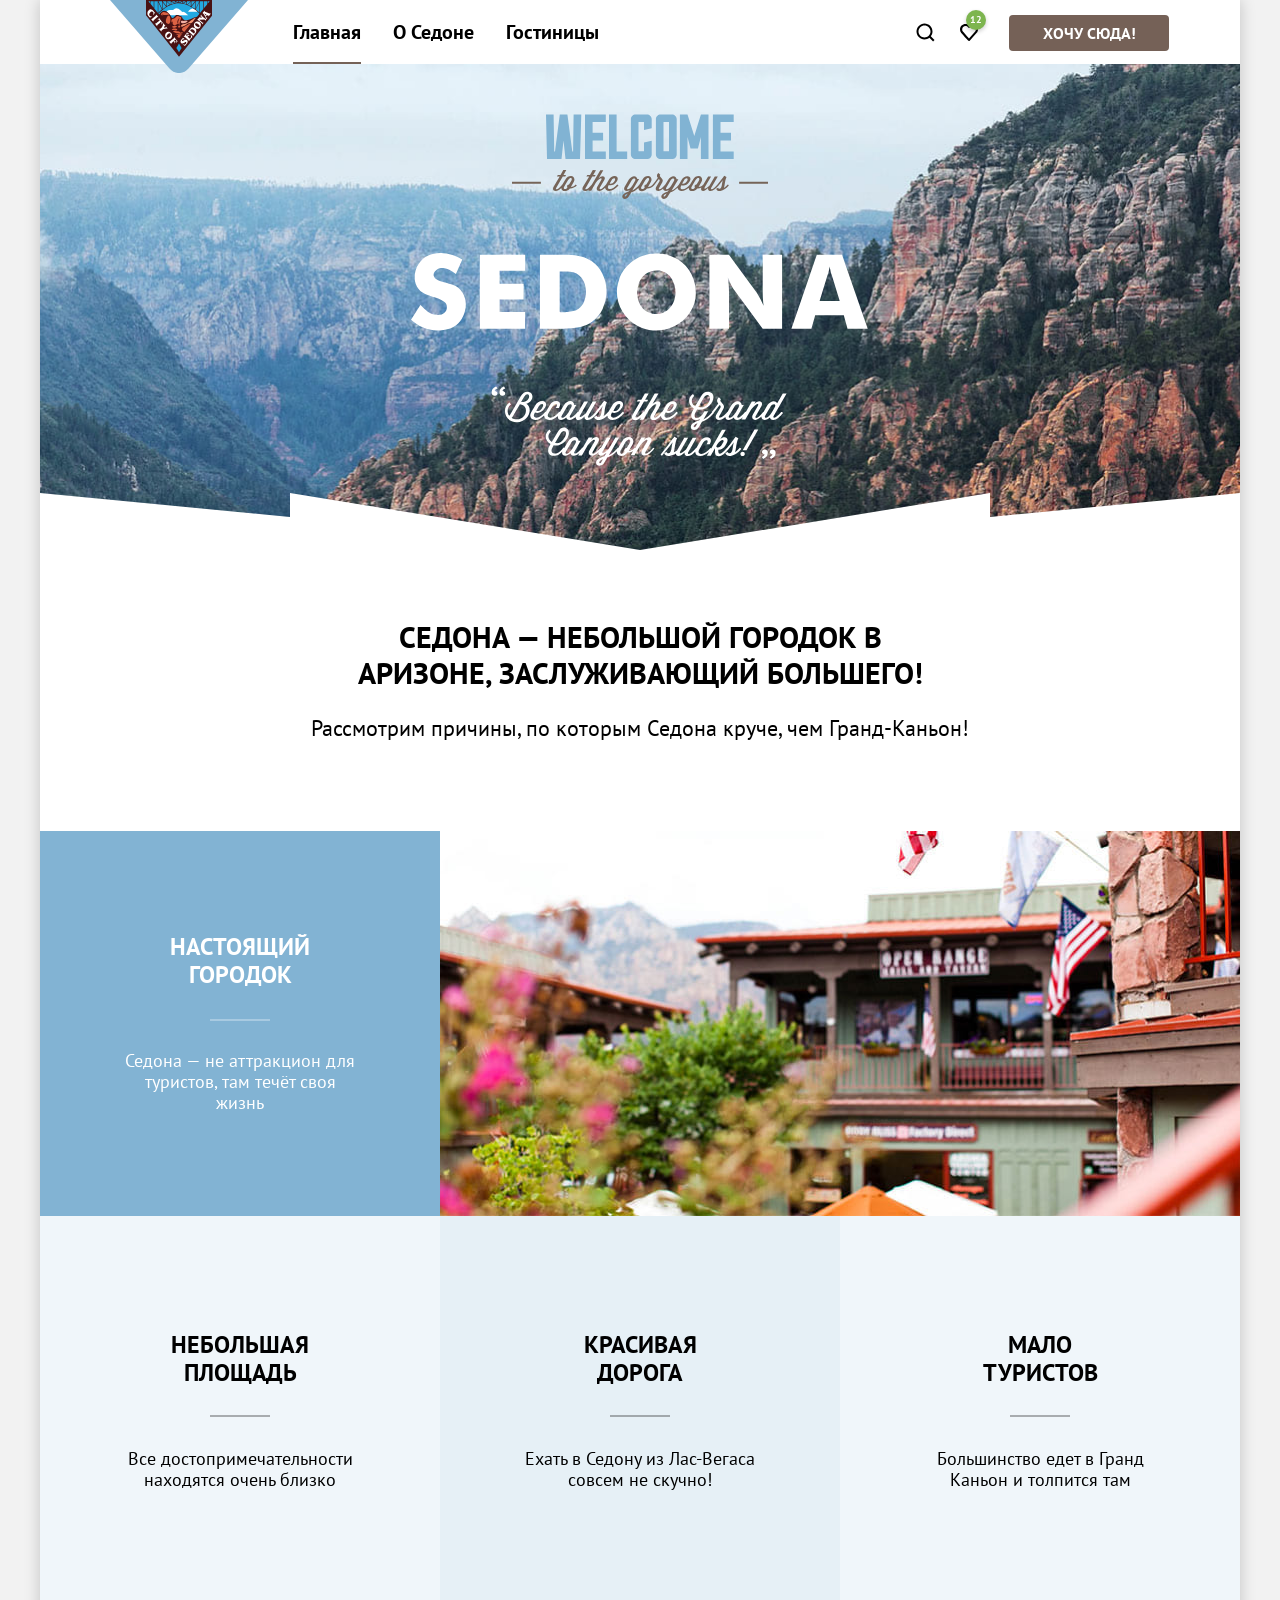
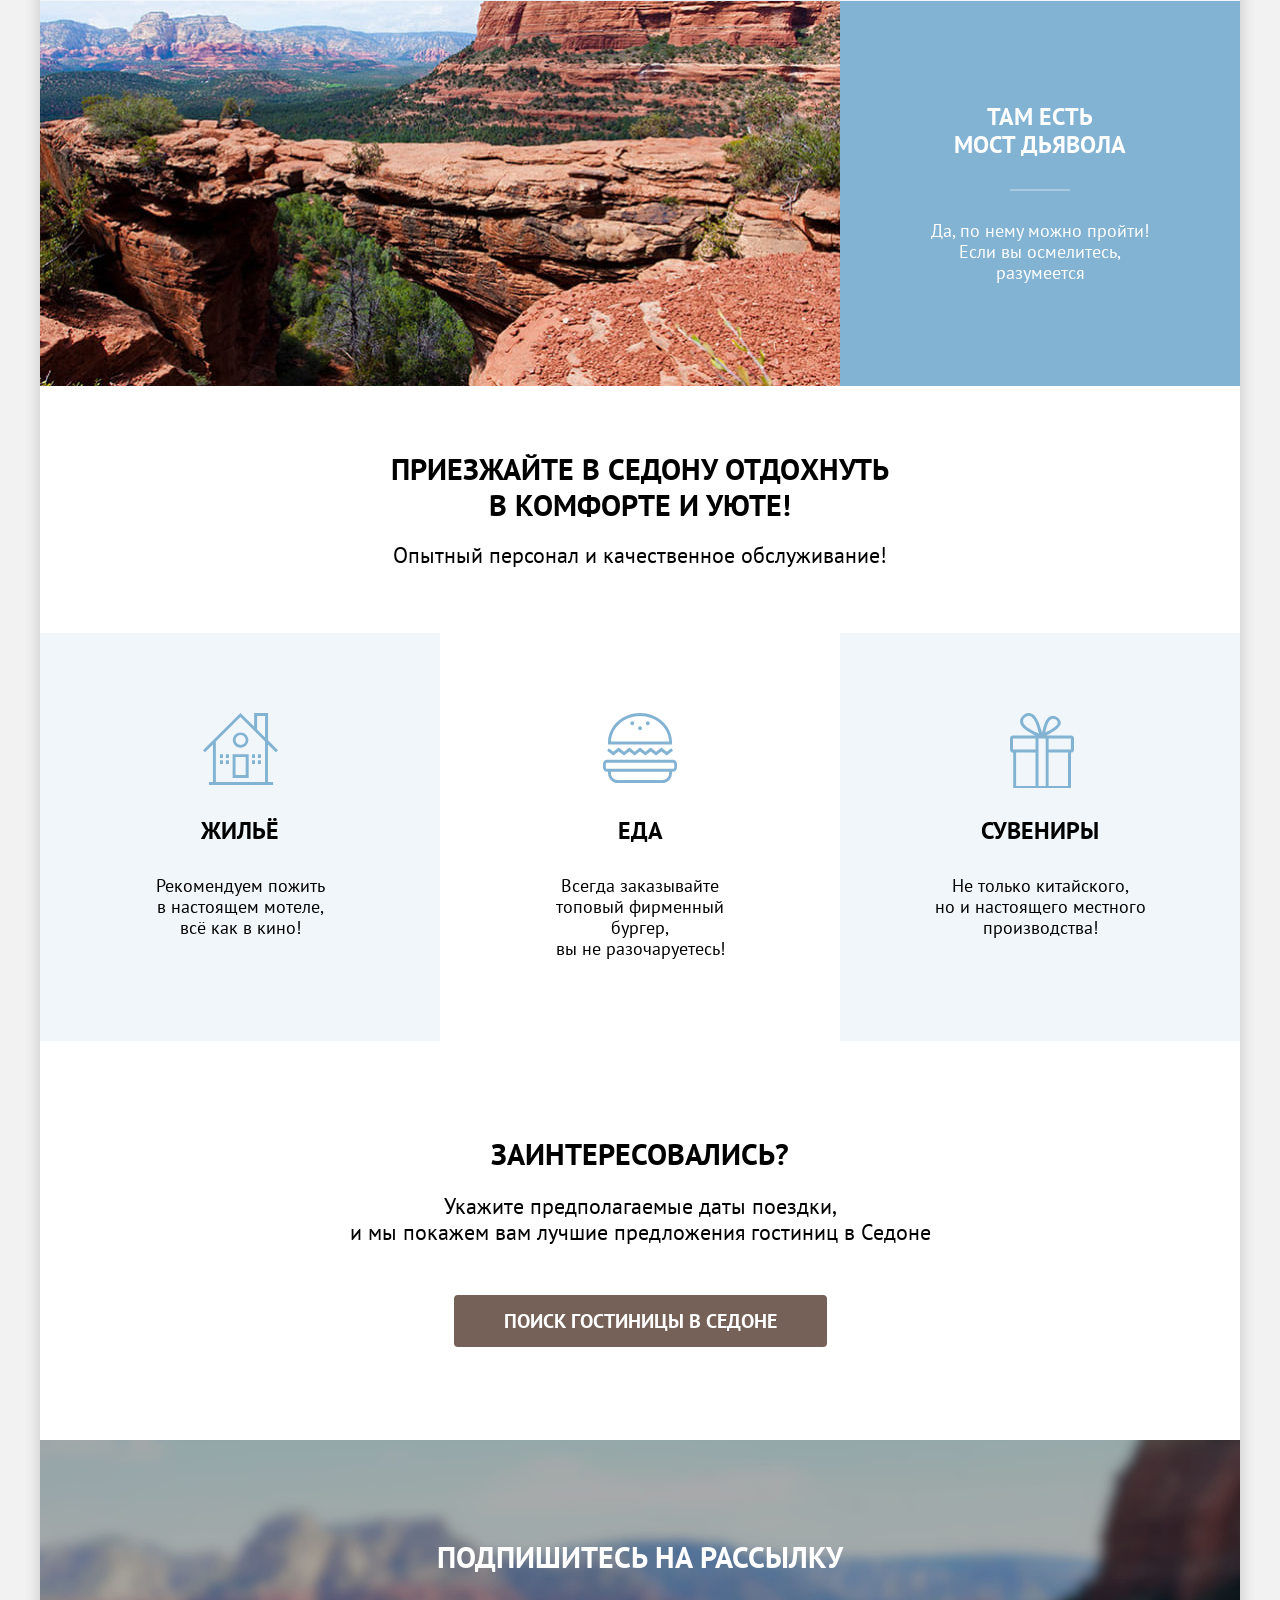
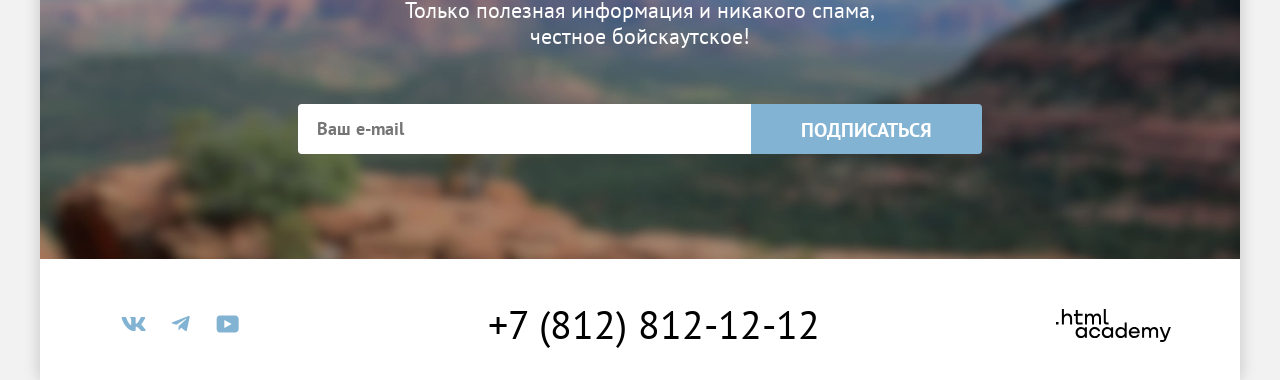
==== index.html @ 7667ee5d "Add files via upload" ====
<!DOCTYPE html>
<html lang="ru">

  <head>
    <meta charset="utf-8">
    <title>Седона</title>
    <link rel="stylesheet" href="styles/styles.css">
    <link rel="icon" href="favicon.ico" sizes="32x32">
  </head>

  <body>
    <div class="container">
      <header class="page-header">
        <a class="navigation-logo-link" href="index.html">
          <img class="logo-image" src="images/logo.svg" alt="Логотип города Седона" width="138" height="64">
        </a>

        <nav class="navigation">
          <ul class="navigation-list">
            <li class="navigation-item navigation-item-active">
              <a class="navigation-link title-4 text-animation" href="index.html">Главная</a>
            </li>
            <li class="navigation-item">
              <a class="navigation-link title-4 text-animation" href="about.html">О Седоне</a>
            </li>
            <li class="navigation-item">
              <a class="navigation-link title-4 text-animation" href="catalog.html">Гостиницы</a>
            </li>
          </ul>
        </nav>

        <ul class="navigation-user-list">
          <li class="navigation-user-item">
            <a href="#" class="navigation-link"><span class="visually-hidden">Поиск</span>
              <svg class="black-icon-animation" xmlns="http://www.w3.org/2000/svg" width="20" height="20" fill="none">
                <path
                  d="m19.5 18.008-3.7-3.68c1-1.292 1.7-2.983 1.7-4.872 0-4.376-3.6-7.956-8-7.956s-8 3.68-8 8.055c0 4.376 3.6 7.956 8 7.956 1.8 0 3.5-.597 4.9-1.69l3.7 3.679zm-10-2.486c-3.3 0-6-2.685-6-5.967s2.7-5.967 6-5.967 6 2.685 6 5.967-2.7 5.967-6 5.967" />
              </svg>
            </a>
          </li>
          <li class="navigation-user-item">
            <a class="navigation-link icon-favarity" href="#">
              <span class="badge">12</span>
              <span class="visually-hidden">Избранное</span>
              <svg class="black-icon-animation " xmlns="http://www.w3.org/2000/svg" width="20" height="20" fill="none">
                <path
                  d="M9.9 19c-.3 0-.6-.1-.8-.4-5.4-6.1-6.7-7.5-7-7.9C1.4 9.8 1 8.6 1 7.4 1 4.4 3.4 2 6.5 2 7.8 2 9 2.5 10 3.3c1-.8 2.3-1.3 3.5-1.3 3 0 5.5 2.4 5.5 5.4 0 1.3-.5 2.5-1.3 3.4l-7 7.9c-.2.2-.4.3-.8.3m-6-9.5c.3.4 3.5 4 6.1 6.9l6.2-7c.5-.5.7-1.2.7-2 0-1.8-1.5-3.3-3.3-3.3-1 0-2 .5-2.7 1.3-.3.3-.6.4-.9.4s-.6-.2-.8-.4c-.7-.8-1.7-1.3-2.7-1.3-1.8 0-3.3 1.5-3.3 3.3-.1.9.3 1.6.7 2.1q-.15 0 0 0" />
              </svg>
            </a>
          </li>
        </ul>
        <div class="header-button">
          <a class="button button-small button-basic" href="#">Хочу сюда!</a>
        </div>

      </header>

      <main class="main-index">
        <section class="hero">
          <h1 class="visually-hidden">Седона</h1>
          <div class="hero-background-image">
            <img class="welcome-image" width="458" height="352" src="images/welcome.svg"
              alt="Welcome to the gorgeous Sedona, because the Grand Canyon sucks">
          </div>
        </section>

        <section class="advantages">
          <h2 class="advantages-title section-title title-2">Седона — небольшой городок в Аризоне, заслуживающий
            большего!</h2>
          <p class="advantages-description-text description-text text-second">Рассмотрим причины, по которым Седона
            круче, чем Гранд-Каньон!</p>

          <ul class="advantages-list advantages-list-first">
            <li class="advantages-item advantages-item-wrap highlight">
              <h3 class="advantage-card-title title-3">Настоящий городок</h3>
              <p class="advatages-text text-blocks title-card-light">Седона — не аттракцион для туристов, там течёт
                своя жизнь</p>
            </li>
            <li class="advantages-item advantages-images">
              <img class="advantages-item advantages-images" src="images/gallery-1.jpg" width="800" height="385"
                alt="Фасад ресторана с вывеской «OPEN RANGE», на фоне — горы; на здании развеваются флаги, в том числе американский; на переднем плане — размытые ветви с ярко‑розовыми цветами">
            </li>
          </ul>

          <ul class="advantages-list">
            <li class="advantage-more-list item-second-1">
              <h3 class="advantage-more-list-title title-3">Небольшая площадь</h3>
              <p class="advantage-more-text-blocks text-blocks">Все достопримечательности находятся очень близко</p>
            </li>
            <li class="advantage-more-list item-second-2">
              <h3 class="advantage-more-list-title title-3">Красивая дорога</h3>
              <p class="advantage-more-text-blocks text-blocks">Ехать в Седону из Лас-Вегаса совсем не скучно!</p>
            </li>
            <li class="advantage-more-list item-second-1">
              <h3 class="advantage-more-list-title title-3">Мало туристов</h3>
              <p class="advantage-more-text-blocks text-blocks">Большинство едет в Гранд Каньон и толпится там</p>
            </li>
          </ul>

          <ul class="advantages-list">
            <li class="advantages-item advantages-images">
              <img class="advantages-images" src="images/gallery-2.jpg" width="800" height="385"
                alt="Природный скальный мост Дьявольский мост (Devil’s Bridge) в Седоне, штат Аризона: массивные красновато‑коричневые слоистые скалы с выступами и трещинами, на поверхности — редкие кустарники; на заднем плане — гряда красных скал и лесистые холмы, над ними — светло‑голубое небо">
            </li>
            <li class="advantages-item advantages-item-wrap highlight">
              <h3 class="advantage-card-title title-card-light title-3">Там есть мост дьявола</h3>
              <p class="advatages-text text-blocks title-card-light">Да, по нему можно пройти! Если вы осмелитесь,
                разумеется</p>
            </li>
          </ul>
        </section>

        <section class="services">

          <h2 class="services-title section-title title-2">Приезжайте в Седону отдохнуть<br> в комфорте и уюте!</h2>
          <p class="description-text text-basic">Опытный персонал и качественное обслуживание!</p>

          <ul class="services-list services-list-first">
            <li class="services-item item-second-1 services-card-title-icon-home">
              <h3 class="services-card-title title-3 ">Жильё</h3>
              <p class="services-item-text text-blocks">Рекомендуем пожить<br> в настоящем мотеле, <br> всё как в кино!
              </p>
            </li>
            <li class="services-item services-card-title-icon-food">
              <h3 class="services-card-title title-3">Еда</h3>
              <p class="services-item-text text-blocks">Всегда заказывайте<br> топовый фирменный бургер,<br> вы не
                разочаруетесь!
              </p>
            </li>
            <li class="services-item item-second-1 services-card-title-icon-souvenirs">
              <h3 class="services-card-title title-3">Сувениры</h3>
              <p class="services-item-text text-blocks">Не только китайского,<br> но и настоящего местного<br>
                производства!</p>
            </li>
          </ul>
        </section>

        <section class="search">
          <h3 class="search-title section-title title-2">Заинтересовались?</h3>
          <p class="description-text text-basic">Укажите предполагаемые даты поездки,<br> и мы
            покажем вам лучшие предложения гостиниц в Седоне</p>
          <button class="search-button button button-basic button-big" type="button">Поиск гостиницы в Седоне</button>
        </section>

        <section class="subscribe highlight">
          <h3 class="subscribe-title section-title title-2">Подпишитесь на рассылку</h3>
          <p class="subscribe-description description-text text-basic">Только полезная информация и никакого спама,
            честное
            бойскаутское!</p>
          <form class="subscribe-form" action="https://echo.htmlacademy.ru/" method="post">
            <input class="subscribe-input text-input area-input-animation" type="email" placeholder="Ваш e-mail"
              required>
            <button class="subscribe-button button button-second button-big">Подписаться</button>
          </form>
        </section>
      </main>

      <footer class="page-footer">
        <h2 class="visually-hidden">Контакты</h2>
        <ul class="footer-social-list">
          <li class="footer-social-item">
            <a class="social-icon-link" href="https://vk.com/htmlacademy">
              <svg class="blue-icon-animation" xmlns="http://www.w3.org/2000/svg" width="48" height="40" fill="none">
                <path fill-rule="evenodd"
                  d="M35.116 13.948c.166-.546 0-.948-.795-.948h-2.625c-.668 0-.976.347-1.143.73 0 0-1.335 3.196-3.226 5.272-.612.602-.89.793-1.224.793-.167 0-.418-.191-.418-.738v-5.109c0-.656-.184-.948-.74-.948h-4.128c-.417 0-.668.304-.668.593 0 .621.946.765 1.043 2.513v3.798c0 .833-.153.984-.487.984-.89 0-3.055-3.211-4.34-6.885-.249-.715-.5-1.003-1.172-1.003h-2.627c-.75 0-.9.347-.9.73 0 .682.89 4.07 4.145 8.551C17.981 25.341 21.036 27 23.82 27c1.67 0 1.875-.368 1.875-1.003v-2.313c0-.737.158-.884.687-.884.39 0 1.057.192 2.615 1.667C30.776 26.216 31.07 27 32.071 27h2.625c.75 0 1.126-.368.91-1.096-.238-.724-1.088-1.775-2.215-3.022-.612-.71-1.53-1.475-1.809-1.858-.389-.491-.278-.71 0-1.147 0 0 3.2-4.426 3.533-5.929z"
                  clip-rule="evenodd" />
              </svg>
              <span class="visually-hidden">Вконтакте</span>
            </a>
          </li>
          <li class="footer-social-item">
            <a class="social-icon-link" href="https://t.me/htmlacademy">
              <span class="visually-hidden">Телеграм</span>
              <svg class="blue-icon-animation" xmlns="http://www.w3.org/2000/svg" width="48" height="40" fill="none">
                <path
                  d="m31.452 12.1-15.945 6.148c-1.088.437-1.082 1.044-.2 1.314l4.094 1.277 9.471-5.975c.448-.273.858-.126.521.172l-7.674 6.926h-.001.002l-.283 4.22c.414 0 .596-.19.828-.413l1.989-1.934 4.136 3.055c.762.42 1.31.204 1.5-.706l2.715-12.795c.277-1.114-.426-1.619-1.153-1.29" />
              </svg>
            </a>
          </li>
          <li class="footer-social-item">
            <a class="social-icon-link" href="https://www.youtube.com/user/htmlacademyru">
              <span class="visually-hidden">Ютуб</span>
              <svg xmlns="http://www.w3.org/2000/svg" width="48" height="40" fill="none">
                <path class="blue-icon-animation"
                  d="M31.274 11.5H15.84c-1.86 0-3.174 1.594-3.174 3.4v10.094c0 1.912 1.313 3.506 3.174 3.506h15.652c1.641 0 3.174-1.594 3.174-3.4V14.9c-.22-1.806-1.533-3.4-3.393-3.4M20.328 24.038v-8.075L27.662 20z" />
              </svg>
            </a>
          </li>
        </ul>
        <div class="footer-phone-wrap">
          <a class="footer-contacts-address-phone text-phone text-animation" href="tel:+78128121212">+7 (812)
            812-12-12</a>
        </div>
        <div class="footer-logo-wrap">
          <a class="logo-html-academy" href="https://htmlacademy.ru">
            <span class="visually-hidden">Логотип разработчика HTML Academy</span>
            <svg class="black-icon-animation" xmlns="http://www.w3.org/2000/svg" width="115" height="33" fill="none">
              <path
                d="M0 12.9v2.6h2.5v-2.6zM11.6 4.5c-1.6 0-2.8.7-3.6 1.7h-.1V0h-2v15.5h2v-5.3c0-2.1 1.3-3.6 3.3-3.6 1.8 0 2.9 1.4 2.9 3.2v5.7h2V9.4c.1-3-1.8-4.9-4.5-4.9M26.6 4.8h-4.8V1.1h-2v3.8h-1.9v2h1.9v6c0 1.7 1 2.7 2.7 2.7h4.1v-2h-3.7c-.7 0-1.1-.4-1.1-1.1V6.8h4.8zM41.1 4.6c-1.6 0-2.9.8-3.5 2.1h-.1c-.6-1.2-1.8-2.1-3.4-2.1-1.4 0-2.5.8-3.1 1.8h-.1V4.8H29v10.6h2V10c0-2 1-3.5 2.6-3.5 1.5 0 2.4 1 2.4 2.6v6.3h2V9.8c0-2.4 1.4-3.3 2.6-3.3 1.5 0 2.4 1 2.4 2.6v6.3h2V8.9c.1-2.5-1.4-4.3-3.9-4.3M47.8 12.7c0 1.7 1 2.7 2.8 2.7h2v-2h-1.7c-.7 0-1.1-.4-1.1-1.1V0h-2zM28.9 19.7c-.9-1.1-2.2-1.8-3.9-1.8-3.1 0-5.4 2.3-5.4 5.6s2.3 5.6 5.4 5.6c1.8 0 3-.8 3.8-1.9h.1v1.6h2V18.2h-2zm-3.6 7.4c-2.2 0-3.6-1.6-3.6-3.6s1.4-3.6 3.6-3.6 3.6 1.6 3.6 3.6c0 1.9-1.4 3.6-3.6 3.6M44.2 22c-.5-2.4-2.6-4.1-5.4-4.1-3.4 0-5.6 2.5-5.6 5.6s2.2 5.6 5.6 5.6c2.8 0 4.9-1.8 5.4-4.2h-2.1c-.4 1.3-1.7 2.3-3.3 2.3-2.2 0-3.6-1.6-3.6-3.6s1.4-3.6 3.6-3.6c1.6 0 2.8 1 3.3 2.2h2.1zM55.1 19.7c-.9-1.1-2.2-1.8-3.9-1.8-3.1 0-5.4 2.3-5.4 5.6s2.3 5.6 5.4 5.6c1.8 0 3-.8 3.8-1.9h.1v1.6h2V18.2h-2zm-3.6 7.4c-2.2 0-3.6-1.6-3.6-3.6s1.4-3.6 3.6-3.6 3.6 1.6 3.6 3.6c0 1.9-1.5 3.6-3.6 3.6M68.7 19.8c-.9-1.1-2.2-1.9-3.9-1.9-3.1 0-5.4 2.3-5.4 5.6s2.2 5.6 5.4 5.6c1.7 0 3-.8 3.8-1.8h.1v1.5h2V13.4h-2zm-3.6 7.3c-2.2 0-3.6-1.6-3.6-3.6s1.4-3.6 3.6-3.6 3.6 1.6 3.6 3.6c-.1 2-1.5 3.6-3.6 3.6M78.3 17.9c-3.3 0-5.5 2.5-5.5 5.6 0 3 2.1 5.6 5.5 5.6 2.5 0 4.5-1.3 5.2-3.6h-2.1c-.5 1-1.6 1.6-3 1.6-1.9 0-3.3-1.3-3.4-2.9h8.8c.2-3.6-2-6.3-5.5-6.3m0 1.9c1.7 0 3 1 3.3 2.6h-6.5c.3-1.5 1.5-2.6 3.2-2.6M98.2 17.9c-1.6 0-2.9.8-3.6 2h-.1c-.6-1.2-1.8-2-3.4-2-1.4 0-2.5.7-3.1 1.8v-1.5h-1.9v10.6h2v-5.4c0-2 1-3.4 2.6-3.5 1.5 0 2.4 1 2.4 2.6v6.3h2v-5.6c0-2.4 1.4-3.3 2.6-3.3 1.5 0 2.4 1 2.4 2.6v6.3h2v-6.5c.1-2.6-1.4-4.4-3.9-4.4M109.4 27l-3.6-8.9h-2.2l4.8 11.6c-.3.9-.7 1.2-1.7 1.2h-2.5v2h2.5c1.8 0 2.8-.8 3.5-2.6l4.7-12.2h-2.1z" />
            </svg>
          </a>
        </div>
      </footer>
    </div>
  </body>
</html>
---- styles/styles.css ----
/* Fonts */

@font-face {
  font-family: "PT Sans";
  font-style: normal;
  font-weight: 400;
  src: url("../fonts/ptsans-400.woff2") format("woff2");
  font-display: swap;
}

@font-face {
  font-family: "PT Sans";
  font-style: normal;
  font-weight: 700;
  src: url("../fonts/ptsans-700.woff2") format("woff2");
  font-display: swap;
}

.title-1 {
  font-weight: 700;
  font-size: 60px;
  line-height: 78px;
}

.title-2 {
  font-weight: 700;
  font-size: 30px;
  line-height: 36px;
}

.title-3 {
  font-weight: 700;
  font-size: 24px;
  line-height: 28px;
}

.title-4 {
  font-weight: 700;
  font-size: 20px;
  line-height: 24px;
}

.text-basic {
  font-weight: 400;
  font-size: 22px;
  line-height: 26px;
}

.text-second {
  font-weight: 400;
  font-size: 22px;
  line-height: 26px;
}

.text-blocks {
  font-family: "PT Sans";
  font-weight: 400;
  font-size: 18px;
  line-height: 21px;
}

.text-phone {
  font-weight: 400;
  font-size: 40px;
  line-height: 40px;
}

.text-small {
  font-weight: 400;
  font-size: 16px;
  line-height: 21px;
}

.text-checkbox {
  font-weight: 400;
  font-size: 18px;
  line-height: 23px;
}

.text-input {

  font-family: "PT Sans";
  font-weight: 700;
  font-size: 18px;
  line-height: 24px;
}

.title-1,
.title-2,
.title-3,
.title-4 {
  margin: 0;
}

/*Global*/
body {
  display: flex;
  flex-direction: column;
  margin: 0;
  font-family: "PT Sans", sans-serif;
  font-size: 22px;
  line-height: 26px;
  color: #000000;
  background-color: #F2F2F2;
}

html {
  height: 100%;
}

img {
  max-width: 100%;
  height: auto;
  object-fit: fill;
  box-sizing: border-box;
}

.visually-hidden {
  position: absolute;
  width: 1px;
  height: 1px;
  margin: -1px;
  padding: 0;
  overflow: hidden;
  clip: rect(0, 0, 0, 0);
  white-space: nowrap;
  border: 0;
}

/* убираем подчеркивание в линках и наследуем цвет блока */
.navigation-link,
.button,
.footer-contacts-address-phone,
.breadcrumb-link,
.card-title-link,
.pagination-link {
  color: inherit;
  text-decoration: none;
}

/* Сбраcываем внутриние и внешние отступы спискам */
.advantages-list,
.services-list,
.listings-grid,
.sorts,
.footer-social-list,
.catalog-filter-list,
.breadcrumb,
.pagination,
.navigation-list,
.navigation-user-list {
  padding: 0;
  margin: 0;
}

/* Убираем обводку вокруг формы (fieldset) */
.catalog-filter-group,
.filter-group {
  border: none;
  padding: 0;
  margin: 0;
}

.main-index {
  display: flex;
  flex-direction: column;
  flex-grow: 1;
}

.highlight {
  background-color: #82B3D3;
  color: #FFFFFF;
}

.container {
  display: flex;
  flex-direction: column;
  width: 1200px;
  margin: 0 auto;
  background-color: #FFFFFF;
  min-height: 100vh;
  box-shadow: 0 0 15px 0 rgba(0, 0, 0, 0.2);

}

.section-title {
  max-width: 620px;
  text-align: center;
  text-transform: uppercase;
}

.description-text {
  margin: 0;
  text-align: center;
  max-width: 660px;
}

/* Отключение маркеров у списков */
.footer-social-item,
.navigation-item,
.navigation-user-item,
.breadcrumb-item,
.catalog-filter-item,
.sort-list,
.pagination-item,
.listings-grid,
.catalog-filter-list {
  list-style: none;
}

/* Buttons */
.button {
  margin: 0;
  padding: 0;
  border: none;
  font-family: inherit;
  box-sizing: border-box;
  cursor: pointer;
  text-align: center;
}

.button-reset {
  background-color: transparent;
  color: #FFFFFF;
  transition: all 0.3s ease;
}

.button-reset:hover {
  color: rgba(255, 255, 255, 0.3);
}

.button-reset:focus {
  outline: 3px solid rgba(131, 179, 211, 1)
}

.button-reset:active {
  color: rgba(255, 255, 255, 0.3);
}

.button-reset:disabled {
  background: rgba(255, 255, 255, 1);
}

.button-small {
  font-weight: 700;
  font-size: 16px;
  line-height: 20px;
  text-transform: uppercase;
  padding: 8px 23px;
}

.button-card {
  font-weight: 700;
  font-size: 16px;
  line-height: 20px;
  text-transform: uppercase;
  padding: 8px 18px;
  cursor: pointer;
}

.button-big {
  font-weight: 700;
  font-size: 20px;
  line-height: 36px;
  text-transform: uppercase;
  padding-top: 8px;
  padding-right: 50px;
  padding-bottom: 8px;
  padding-left: 50px;
  border-radius: 4px;
}

.button-basic {
  background-color: #756157;
  color: #FFFFFF;
  border-radius: 4px;
  transition: all 0.3s ease;
}

.button-basic:hover {
  background-color: #615048;
}

.button-basic:focus {
  background-color: #615048;
}

.button-basic:active {
  background-color: #756157;
  color: rgba(255, 255, 255, 0.3);
}

.button-basic:disabled {
  background-color: #E5E5E5;
}

.button-second {
  border-radius: 4px;
  border-top-right-radius: 4px;
  border-bottom-right-radius: 4px;
  transition: all 0.3s ease;
  background-color: #82B3D3;
  color: #FFFFFF;
}

.button-favarite {
  background: #7DB54F;
  border-radius: 4px;
  border-top-right-radius: 4px;
  border-bottom-right-radius: 4px;
  transition: all 0.3s ease;
  color: #FFFFFF;
}

.button-favarite:hover {
  background-color: #6C9E42;
}

.button-favarite:focus {
  background-color: #6C9E42;
}

.button-favarite:active {
  color: rgba(255, 255, 255, 0.3);
}

.button-favarite:disabled {
  background-color: #E5E5E5;
}


.button-second:hover {
  background-color: #68A2CA;
}

.button-second:focus {
  background-color: #68A2CA;
}

.button-second:active {
  background-color: #82B3D3;
  color: rgba(255, 255, 255, 0.3);
}

.button-second:disabled {
  background-color: #E5E5E5;
}

.button-select {
  background-color: #7DB54F;
  color: #FFFFFF;
  transition: all 0.3s ease;
}

.button-select:hover {
  background-color: #6C9E42;
}

.button-select:focus {
  background-color: #6C9E42;
}

.button-select:active {
  background-color: #7DB54F;
  color: rgba(255, 255, 255, 0.3);
}

.button-select:disabled {
  background-color: #E5E5E5;
}

.button-like-normal {
  margin: 0;
  font-weight: 400;
  font-size: 16px;
  line-height: 20px;
  text-transform: uppercase;
  border-radius: 4px;
  background: #F2F2F2;
  align-self: center;
  justify-self: center;
  cursor: auto;
}

/* анимации */
.text-animation {
  transition: all 0.3s ease;
}

.text-animation:hover {
  color: #756157;
}

.text-animation:focus {
  color: #756157;
}

.text-animation:active {
  color: rgba(117, 97, 87, 0.3);
}

.pagination-item:hover {
  background-color: #68A2CA;
}

.pagination-item:active {
  color: rgba(255, 255, 255, 0.3)
}

.pagination-item:focus {
  background-color: #68A2CA;
}

.black-icon-animation {
  fill: #000;
  transition: all 0.3s ease;
}

.black-icon-animation:hover {
  fill: #756157;
}

.black-icon-animation:focus {
  fill: #756157;
}

.black-icon-animation:active {
  fill: rgba(117, 97, 87, 0.3);
}

.blue-icon-animation {
  fill: #83B3D3;
  transition: all 0.3s ease;
}

.blue-icon-animation:hover {
  fill: #68A2CA;
}

.blue-icon-animation:focus {
  fill: #68A2CA;
}

.blue-icon-animation:active {
  fill: rgba(104, 162, 202, 0.3);
}

.input-animation {
  transition: all 0.3s ease;
}

.input-animation:hover {
  background-color: rgb(255, 255, 255, 0.8);
}

.input-animation:focus {
  outline: 3px solid #83B3D3;
  outline-offset: 2px;
}

.input-animation:active {
  background-color: rgb(255, 255, 255, 0.3);
}

.input-animation:disabled {
  background-color: #E5E5E5;
}

.label-animation {
  transition: all 0.3s ease;
}

.label-animation:hover {
  color: rgb(255, 255, 255, 0.8);
}

.label-animation:focus {
  outline: 3px solid #83B3D3;
  outline-offset: 2px;
}

.label-animation:active {
  color: rgb(255, 255, 255, 0.3);
}

.label-animation:disabled {
  background-color: #E5E5E5;
}

.area-input-animation {
  transition: all 0.3s ease;
}

.area-input-animation:hover {
  background-color: #E5E5E5;
}

.area-input-animation:focus {
  outline: 3px solid #83B3D3;
  outline-offset: 2px;
}

.area-input-animation:active {
  outline: 3px solid #83B3D3;
  outline-offset: 2px;
}

.area-input-animation:disabled {
  background-color: #E5E5E5;
}

.range-animation:hover {
  box-shadow: 0 4px 10px 0 rgba(0, 0, 0, 0.25);
}

.range-animation {
  transition: all 0.3s ease;
}

.range-animation:focus {
  outline: 3px solid #83B3D3;
  outline-offset: 2px;
}

.range-animation:active {
  outline: 3px solid #83B3D3;
  outline-offset: 2px;
}

.select-animation {
  transition: all 0.3s ease;
}

.select-animation:hover {
  border-color: #68A2CA;
}

.select-animation:focus {
  border-color: #68A2CA;
}

.select-animation:disabled {
  border-color: rgba(0, 0, 0, 0.3);
  color: rgba(0, 0, 0, 0.3);
}

/* Hover: красим контур ссылки */
.sort-link:hover {
  border: 2px solid #000;
}

/* Focus: красим контур ссылки (это сработает при Tab) */
.sort-link:focus-visible {
  border: 2px solid #68A2CA;

}

/* Active: можно добавить для клика */
.sort-link:active {
  border: 2px solid #000;
}

/* Опционально: стиль для активной вкладки (sort-active) */
.sort-list.sort-active .sort-link {
  border: 2px solid #000;
}

/* .breadcrumb-link {
  width: 12px;
  height: 12px;
} */

.breadcrumb-item:hover {
  color: rgba(255, 255, 255, 1);
}

.breadcrumb-item:focus {
  color: #ffffff;
}

.breadcrumb-item:active {
  color: rgba(255, 255, 255, 0.3);
}

.white-icon-animation:hover {
  fill: rgba(255, 255, 255, 1);
}

.white-icon-animation:focus {
  fill: #ffffff;
}

.white-icon-animation:active {
  fill: rgba(255, 255, 255, 0.3);
}


.page-header {
  display: grid;
  gap: 30px;
  margin: 0 70px;
  grid-template-columns: 138px 561px 110px 160px;
  box-sizing: border-box;
  align-items: start;
  padding-bottom: 30px;
}

.navigation {
  padding-top: 18px;
  padding-left: 15px;
  padding-bottom: 10px;
}

.header-button {
  display: flex;
  flex-direction: column;
  padding-top: 15px;
  padding-bottom: 10px;
}

.navigation-user-list {
  display: flex;
  justify-content: end;
  flex-wrap: wrap;
  gap: 24px;
  padding-top: 21px;
  padding-bottom: 10px;
}

.navigation-user-item {
  cursor: pointer;
}

.navigation-user-link {
  padding: 5px;
}

.navigation-logo-link {
  position: relative;
  z-index: 10;
}

.logo-image {
  display: block;
  width: 138px;
  height: 73px;
}

.navigation-item {
  background-repeat: no-repeat;
  background-size: contain;
  position: relative;
}

.navigation-item-active::after {
  position: absolute;
  content: "";
  display: block;
  top: 44px;
  width: 100%;
  height: 2px;
  background-color: #756257;
}

.icon-favarity {
  display: block;
  position: relative;
}

/* Стили для бейджа */
.badge {
  position: absolute;
  top: -11px;
  right: -7px;
  display: flex;
  align-items: center;
  justify-content: center;
  width: 20px;
  height: 20px;
  background-color: #7DB54F;
  color: #ffffff;
  border-radius: 50%;
  font-size: 10px;
  font-weight: bold;
  line-height: 1;
  z-index: 2;
  box-shadow: 0 2px 4px rgba(0, 0, 0, 0.2);
}


.navigation-list {
  display: flex;
  flex-direction: row;
  gap: 5px 32px;
  flex-wrap: wrap;
}

/* Секция hero */
.hero {
  position: relative;
  z-index: 1;
  margin-top: -39px;
}

.hero-background-image {
  display: flex;
  flex-direction: column;
  justify-content: center;
  align-items: center;
  background-color: #2F414E;
  background:
    url('../images/divider.svg') no-repeat bottom / 100% auto,
    url('../images/index-background.jpg') no-repeat center / cover;
  width: 100%;
  padding-top: 50px;
  padding-bottom: 84px;
}

.welcome-image:not(:last-child) {
  margin-bottom: 20px;
}

.welcome-image {
  width: 458px;
  height: 352px;
  object-fit: cover;
}

/* Секция advantages */
.advantages {
  display: flex;
  flex-direction: column;
  align-items: center;
  text-align: center;
  padding-top: 69px;
}

.advantages-title {
  margin-bottom: 24px;
}

.advantages-list-first {
  padding-top: 90px;
}

.advantages-desciption-text {
  margin-bottom: 90px;
}

.advantages-list {
  display: grid;
  grid-template-columns: 400px 400px 400px;
}

.advantages-item-wrap {
  display: flex;
  flex-direction: column;
  align-items: center;
  padding-top: 102px;
  padding-left: 80px;
  padding-right: 80px;
  padding-bottom: 102px;
  position: relative;
}

.advantage-card-title,
.advantage-more-list-title {
  max-width: 172px;
  text-transform: uppercase;
  position: relative;
}

.advantage-card-title::after {
  content: '';
  display: block;
  width: 60px;
  height: 2px;
  background-color: rgba(255, 255, 255, 0.3);
  position: absolute;
  bottom: -32px;
  left: 50%;
  transform: translateX(-50%);
}

.advantage-card-title {
  margin-bottom: 61px;
}

.advantages-images {
  grid-column: span 2;
}

.advantages-images {
  width: 800px;
  min-height: 385px;
}

.advantage-more-list:nth-child(2n) {
  background-color: rgba(131, 179, 211, 0.2);
}

.advantages-item {
  display: flex;
}

.advantage-more-list {
  display: flex;
  align-items: center;
  text-align: center;
  flex-direction: column;
  background-color: rgba(131, 179, 211, 0.12);
  padding-top: 115px;
  padding-bottom: 93px;
  padding-left: 80px;
  padding-right: 80px;
}

.advantage-more-list-title {
  margin-bottom: 43px;
}

.advantage-more-list-title::after {
  content: '';
  display: block;
  width: 60px;
  height: 2px;
  background-color: rgba(0, 0, 0, 0.3);
  position: absolute;
  bottom: -30px;
  left: 50%;
  transform: translateX(-50%);
}

.advantage-more-text-blocks {
  max-width: 230px;
}

.advatages-text {
  padding: 0;
  margin: 0;
}

/* Секция ervices */
.services {
  display: flex;
  align-items: center;
  flex-direction: column;
  padding-top: 65px;
}

.services-title {
  margin-bottom: 19px;
}

.services-list-first {
  padding-top: 65px;
}

.services-list {
  display: flex;
  flex-wrap: wrap;
  margin: 0;
  box-sizing: border-box;
}

.services-item-text {
  text-align: center;
  max-width: 230px;
}

.services-item {
  display: flex;
  flex-direction: column;
  align-items: center;
  width: 400px;
  background-color: rgba(131, 179, 211, 0.12);
  padding-top: 184px;
  padding-bottom: 64px;
  position: relative;
}

.services-item:nth-child(2n) {
  background-color: #ffffff;
}

.icon-services {
  width: 75px;
  height: 75px;
  background-repeat: no-repeat;
}

.icon-home {
  background-image: url(../images/icons/home.svg);
}

.icon-food {
  background-image: url(../images/icons/food.svg);
}

.icon-present {
  background-image: url(../images/icons/souvenirs.svg);
}

.services-card-title {
  max-width: 230px;
  margin-bottom: 12px;
  text-transform: uppercase;
}


.services-card-title-icon-home::after {
  content: "";
  position: absolute;
  background-image: url(../images/icons/home.svg);
  width: 75px;
  height: 75px;
  top: 80px;
  background-repeat: no-repeat;
}

.services-card-title-icon-food::after {
  content: "";
  position: absolute;
  background-image: url(../images/icons/food.svg);
  width: 75px;
  height: 75px;
  top: 80px;
  background-repeat: no-repeat;
}

.services-card-title-icon-souvenirs::after {
  content: "";
  position: absolute;
  background-image: url(../images/icons/souvenirs.svg);
  width: 75px;
  height: 75px;
  top: 80px;
  left: 170px;
  background-repeat: no-repeat;
}

/* Секция search */
.search-title {
  margin-bottom: 21px;
}

.search-description-text {
  margin: 0;
  margin-bottom: 54px;
}

.search-button {
  margin-top: 50px;
}

/* Секция subscribe */
.subscribe {
  width: 100%;
  padding: 99px 0 105px 0;
  background-image: url(../images/background-image-subscription.jpg);
  background-size: cover;
  background-repeat: no-repeat;
  background-color: #99A9A9;
  display: flex;
  align-items: center;
  flex-direction: column;
  justify-content: center;
}

.subscribe-title {
  margin-bottom: 22px;
}

.subscribe-description {
  max-width: 475px;
  text-align: center;
}

.subscribe-form {
  min-width: 684px;
  height: 50px;
  display: flex;
  margin-top: 55px;
}

.subscribe-input {
  width: 100%;
  padding-left: 19px;
  padding-top: 1px;
  border: none;
  outline: none;
  border-top-left-radius: 4px;
  border-bottom-left-radius: 4px;
}

.subscribe-button {
  border-top-left-radius: 0;
  border-bottom-left-radius: 0;
}

.subscribe-catalog-form-row {
  display: flex;
  max-width: 684px;
}

/* Секция footer */
.page-footer {
  display: grid;
  align-items: start;
  grid-template-columns: 142px 340px 115px;
  gap: 232px;
  padding-left: 70px;
  padding-right: 70px;
  padding-top: 45px;
  padding-bottom: 33px;
}

.logo-html-academy {
  padding-top: 5px;
}

.footer-social-list {
  display: flex;
  flex-wrap: wrap;
  align-content: center;
}

.footer-social-item {
  width: 47px;
  height: 40px;
  background-repeat: no-repeat;
}

.footer-contacts-address-phone:not(:last-child) {
  margin-bottom: 20px;
}

.footer-logo-wrap {
  display: flex;
  flex-wrap: wrap;
  gap: 10px;
  align-content: center;
}

.footer-phone-wrap {
  display: flex;
  flex-wrap: wrap;
  gap: 10px;
  justify-content: center;
  align-content: center;
}

/* Страница catalog.html*/
/* секция hero */
.header-wrapper {
  position: relative;
  z-index: 1;
  margin-top: -39px;
}

.inner-header-title {
  margin-bottom: 3px;
}

.inner-header {
  display: flex;
  flex-direction: column;
  padding: 35px 70px 5px 70px;
}

.breadcrumb {
  display: flex;
  align-items: center;
  align-content: center;
}

.breadcrumb-icon-home {
  width: 15px;
  height: 15px;
  fill: #ffffff;
  transition: all 0.3s ease;
}

.breadcrumb-item:not(:last-child) {
  margin-right: 29px;
}

.background-hotel {
  background-image: url(../images/background-hotel.jpg);
  background-repeat: no-repeat;
  background-size: cover;
  width: 100%;
  min-height: 412px;
  background-color: #3C4E58;
}

.breadcrumb-item {
  position: relative;
  transition: all 0.3s ease;
}

.breadcrumb-item:not(:first-child)::after {
  background-image: url(../images/icons/breadcrumbs-arrow-right.svg);
  background-repeat: no-repeat;
  background-size: contain;
  width: 20px;
  height: 20px;
  content: "";
  position: absolute;
  left: -19px;
  top: 6px;
}

.infrastructure {
  display: flex;
  cursor: pointer;
}

.infrastructure-input {
  position: relative;
  appearance: none;
  cursor: pointer;
  width: 20px;
  height: 20px;
  background-color: #FFFFFF;
  margin-right: 14px;
  border-radius: 4px;
  flex-shrink: 0;
}

.infrastructure-input::after {
  content: "";
  position: absolute;
  width: 0;
  height: 0;
  background-image: url("..//images/icons/icon-chekbox.svg");
  background-repeat: no-repeat;
  transition: 500ms;
  left: 5px;
  top: 5px;
}

.infrastructure-input:checked::after {
  width: 20px;
  height: 20px;

}

.infrastructure-input:disabled {
  background-color: #cccccc;
  border-color: #cccccc;
}

.infrastructure-input:disabled::after {
  filter: grayscale(100%);
}

.housing {
  display: flex;
}

.housing-input {
  position: relative;
  appearance: none;
  cursor: pointer;
  width: 20px;
  height: 20px;
  background-color: #ffffff;
  border-radius: 50%;
  margin-right: 14px;
  flex-shrink: 0;
}

.housing-input::after {
  content: "";
  position: absolute;
  width: 0;
  height: 0;
  background-color: #3F5E72;
  border-radius: 50%;
  transition: 500ms;
  left: 5px;
  top: 5px;
}

.housing-input:checked:after {
  width: 10px;
  height: 10px;
}

.housing-input:disabled {
  background-color: #cccccc;
  border-color: #cccccc;
}

.housing-input:disabled::after {
  filter: grayscale(100%);
}

.price-inputs {
  display: inline-block;
  align-items: center;
  width: 288px;
}

.inputs-wrapper {
  display: flex;
}

.input-wrapper:not(:last-child) {
  margin-right: 2px;
}

.input-wrapper {
  position: relative;
  display: inline-block;
  width: 100%;
}

.input-label {
  position: absolute;
  right: 19px;
  top: 50%;
  transform: translateY(-50%);
  pointer-events: none;
  z-index: 2;
  white-space: nowrap;
  color: #999999;
  font-weight: 400;
  font-size: 18px;
  line-height: 24px;
}

.filter-form-input {
  width: 100%;
  height: 48px;
  border: 1px solid #cccccc;
  background-color: #ffffff;
  color: #000000;
  box-sizing: border-box;
  z-index: 1;
  position: relative;
  padding-left: 19px;
  padding-right: 39px;
  flex-shrink: 0;
  background-position: center;

}

/* Для Chrome, Safari, Edge, Opera */
.filter-form-input::-webkit-outer-spin-button,
.filter-form-input::-webkit-inner-spin-button {
  -webkit-appearance: none;
  margin: 0;
}

/* Для Firefox */
.filter-form-input[type="number"] {
  -moz-appearance: textfield;
}

.from-input {
  border-top-left-radius: 4px;
  border-bottom-left-radius: 4px;
}

.to-input {
  border-top-right-radius: 4px;
  border-bottom-right-radius: 4px;
}


/* Секция filter */
.catalog-filter {
  display: grid;
  padding-top: 35px;
  padding-bottom: 35px;
  padding-left: 66px;
  padding-right: 68px;
  grid-template-columns: 370px 549px;
  gap: 145px;
}

.filter-group-wrap {
  display: flex;
  gap: 65px;
}

.catalog-filter-item {
  position: relative;
}

.catalog-filter-title {
  margin-bottom: 32px;
}

.catalog-filter-list {
  padding: 0;
  margin: 0;
  display: flex;
  flex-direction: column;
  gap: 12px 0;
}

.housing-filter-list {
  padding: 0;
  margin: 0;
  display: flex;
  flex-direction: column;
  gap: 15px 0;
}

.filter-actions {
  display: flex;
  flex-direction: column;
  width: 191px;
}

.button-form-apply {
  margin-bottom: 32px;
}

.price-form-wrapper {
  display: grid;
  grid-template-columns: 288px 191px;
  gap: 70px;
  width: 100%;
}

.filter-group {
  display: flex;
  gap: 70px;
}

.filter-form-input {
  appearance: none;
  border: none;
}

.range {
  margin-top: 36px;
  width: 100%;
  position: relative;
  height: 20px;
  display: flex;
}

.range-line {
  position: absolute;
  top: 50%;
  left: 0;
  width: 100%;
  height: 4px;
  transform: translateY(-50%);
  background: rgba(255, 255, 255, 0.3);
}

.range-bar {
  width: 72%;
  height: 100%;
  background: #ffffff;
}

.range-min,
.range-max {
  background-color: #ffffff;
  width: 20px;
  height: 20px;
  border-radius: 5px;
  position: absolute;
  border: none;
  cursor: pointer;
}

.range-max {
  left: 207px;
}

/* Секция search-result */

.results-count {
  text-transform: uppercase;
  align-self: center;
}

.search-result {
  padding-left: 69px;
  padding-right: 69px;
  padding-bottom: 60px;
  padding-top: 50px;
}

.search-result-wrap {
  display: grid;
  gap: 70px;
  grid-template-columns: 472px 289px 160px;
  margin-bottom: 40px;
}

.search {
  display: flex;
  flex-direction: column;
  align-items: center;
  padding-top: 95px;
  padding-bottom: 93px;
}

.select-control {
  padding: 10px 36px 8px 14px;
  border: 2px solid #E5E5E5;
  max-height: 50px;
  background-color: #ffffff;
  appearance: none;
  -webkit-appearance: none;
  background-image: url("../images/icons/icon-arrow-down.svg");
  background-repeat: no-repeat;
  background-position: right 18px center;
  padding-right: 30px;
  cursor: pointer;
}

.sorts {
  display: flex;
  flex-wrap: wrap;
  gap: 8px;
  list-style: none;
  padding: 0;
  margin: 0;
}

.sort-list {
  cursor: pointer;
  width: 48px;
  height: 48px;
  display: flex;
  align-items: center;
  justify-content: center;
}

.sort-link {
  display: flex;
  align-items: center;
  gap: 8px;
  text-decoration: none;
  color: inherit;
  /* Наследует цвет текста, если нужно */
  transition: outline 0.3s ease;
  border: 3px solid #E5E5E5;
  border-radius: 4px;
}

.sort-icon {
  width: 100%;
  height: 100%;
  flex-shrink: 0;
  display: block;
}

.listings-grid {
  display: grid;
  grid-template-columns: repeat(auto-fit, minmax(300px, 1fr));
  gap: 20px;
  justify-content: center;
}

.card {
  display: flex;
  flex-direction: column;
  padding-left: 19px;
  padding-bottom: 20px;
  padding-top: 19px;
  padding-right: 19px;
  border: 1px solid #E5E5E5;
  height: 100%;
  box-sizing: border-box;
}

.card-description-wrap {
  display: flex;
  justify-content: space-between;
  margin-bottom: 16px;
}

.buttons-wrap {
  display: flex;
  flex-wrap: wrap;
  gap: 14px 18px;
  align-items: flex-start;
  justify-content: space-between;
}

.card-image {
  width: 100%;
  margin-bottom: 12px;
}

.card-link {
  width: 100%;
}

.card-title-link {
  margin-bottom: 15px;
}

.card-rating {
  padding-left: 10px;
  padding-bottom: 10px;
  padding-top: 10px;
  padding-right: 10px
}

.card-description {
  margin: 0;
  padding: 0;
  display: block;
}

.card-description:nth-child(3) {
  grid-column: 1;
  text-align: left;
}

.card-description:nth-child(4) {
  grid-column: 2;
  text-align: right;
}

.star-wrapper {
  height: 37px;
}

.card-button {
  width: 140px;
}

.icon-star {
  background-image: url(../images/icons/star.svg);
  background-repeat: no-repeat;
  background-size: cover;
  width: 140px;
  height: 37px;
}

.star-3 {
  width: 65px;
}

.star-2 {
  width: 50px;
}

.pagination {
  padding-top: 76px;
  box-sizing: border-box;
  display: flex;
  flex-wrap: wrap;
  gap: 8px;
}


.pagination-item {
  display: block;
  flex: 0 0 auto;
  transition: all 0.3s ease;
}

.pagination-link {
  margin: 0;
  display: block;
  min-width: 40px;
  text-align: center;
  padding-bottom: 12px;
  padding-top: 12px;
  padding-left: 10px;
  padding-right: 10px;
}


.pagination-item {
  background-color: #82B3D3;
  color: #ffffff;
  border-radius: 4px;
}

.pagination-item:first-of-type {
  background-color: #F2F2F2;
  color: #000000;
}

.pagination-item:nth-last-child(2) {
  background-color: #ffffff;
  color: #000000;
}

.subscribe-catalog {
  display: flex;
  flex-direction: column;
  align-items: center;
  padding-top: 96px;
  padding-bottom: 103px;
  padding-left: 328px;
  padding-right: 328px;

}

.subscribe-catalogform-row {
  display: flex;
  flex-direction: row;
}

.subscribe-catalog-description-text {
  margin-bottom: 54px;
}

.newsletter-input {
  box-sizing: border-box;
  background: #F2F2F2;
  padding: 14px 345px 14px 20px;
  border: none;
  width: 452px;
  border-top-left-radius: 4px;
  border-bottom-left-radius: 4px;
}

.newsletter-button {
  border-top-left-radius: 0;
  border-bottom-left-radius: 0;
}
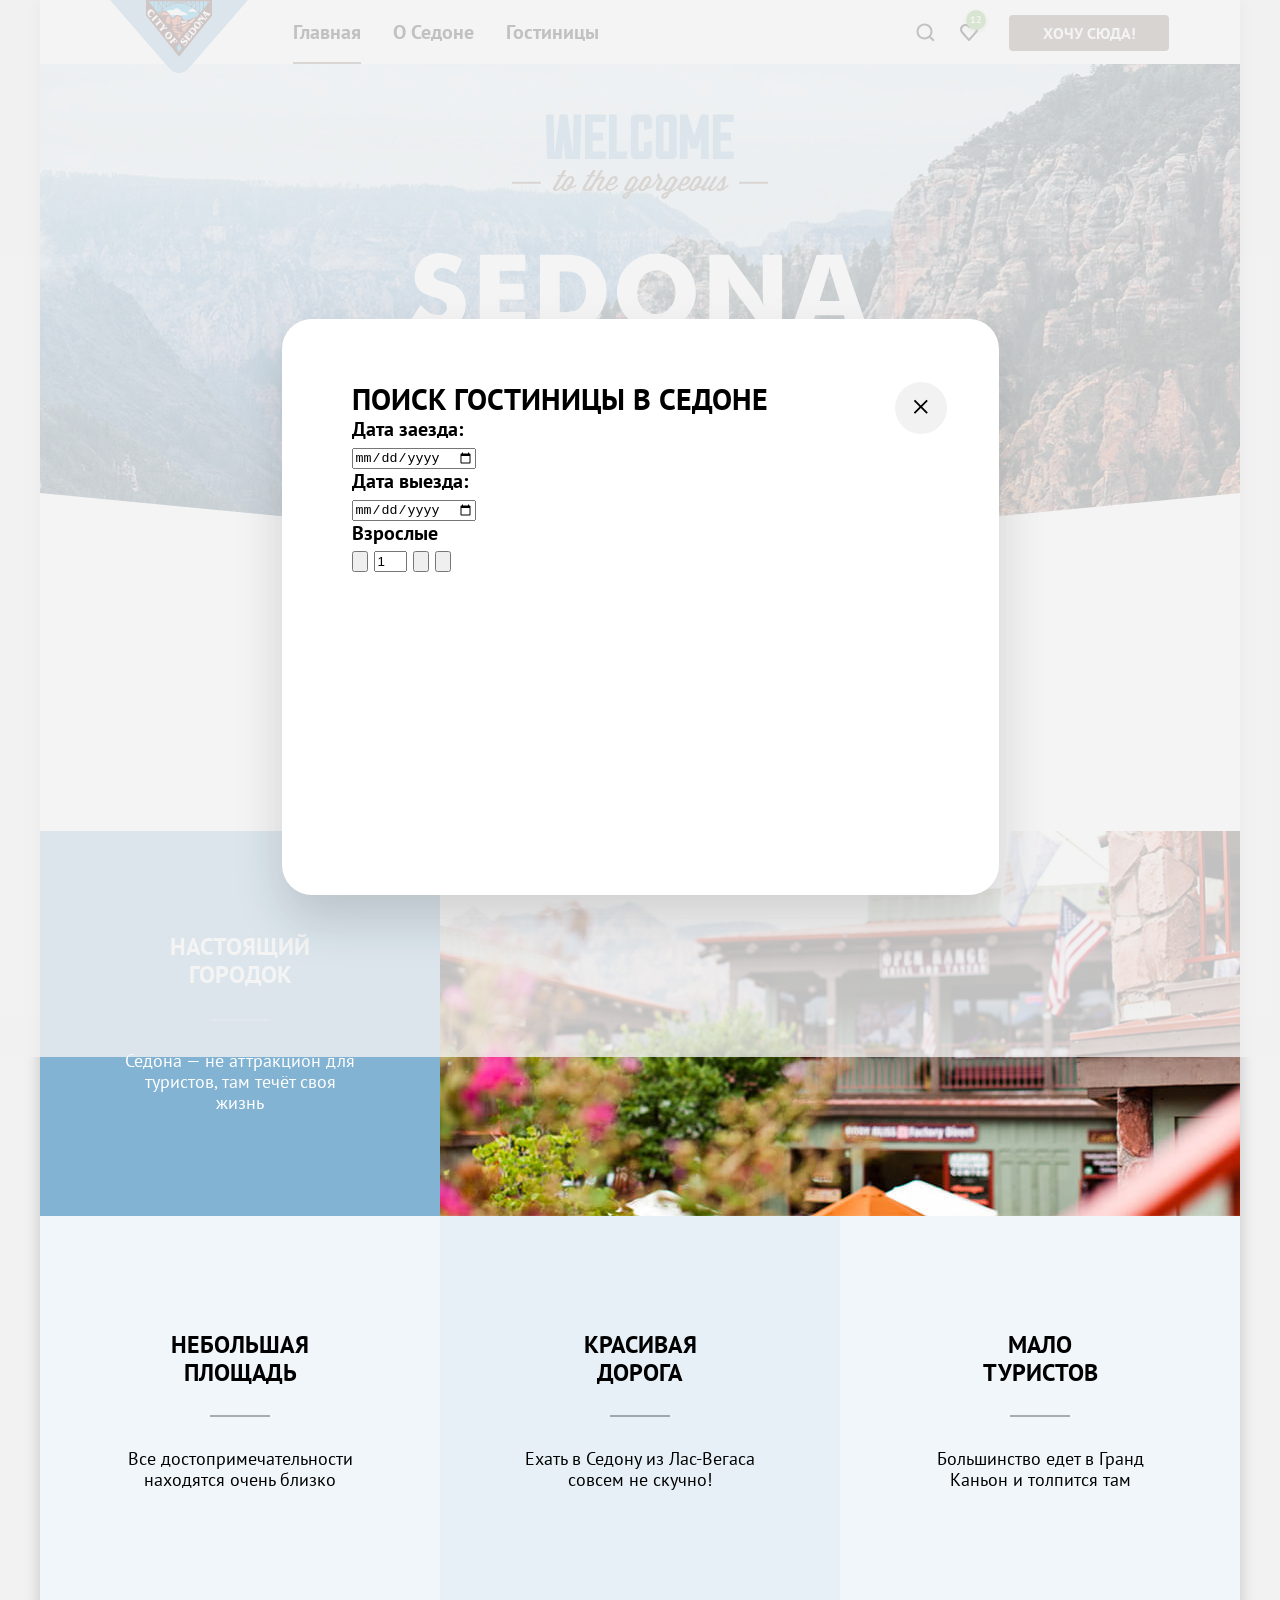
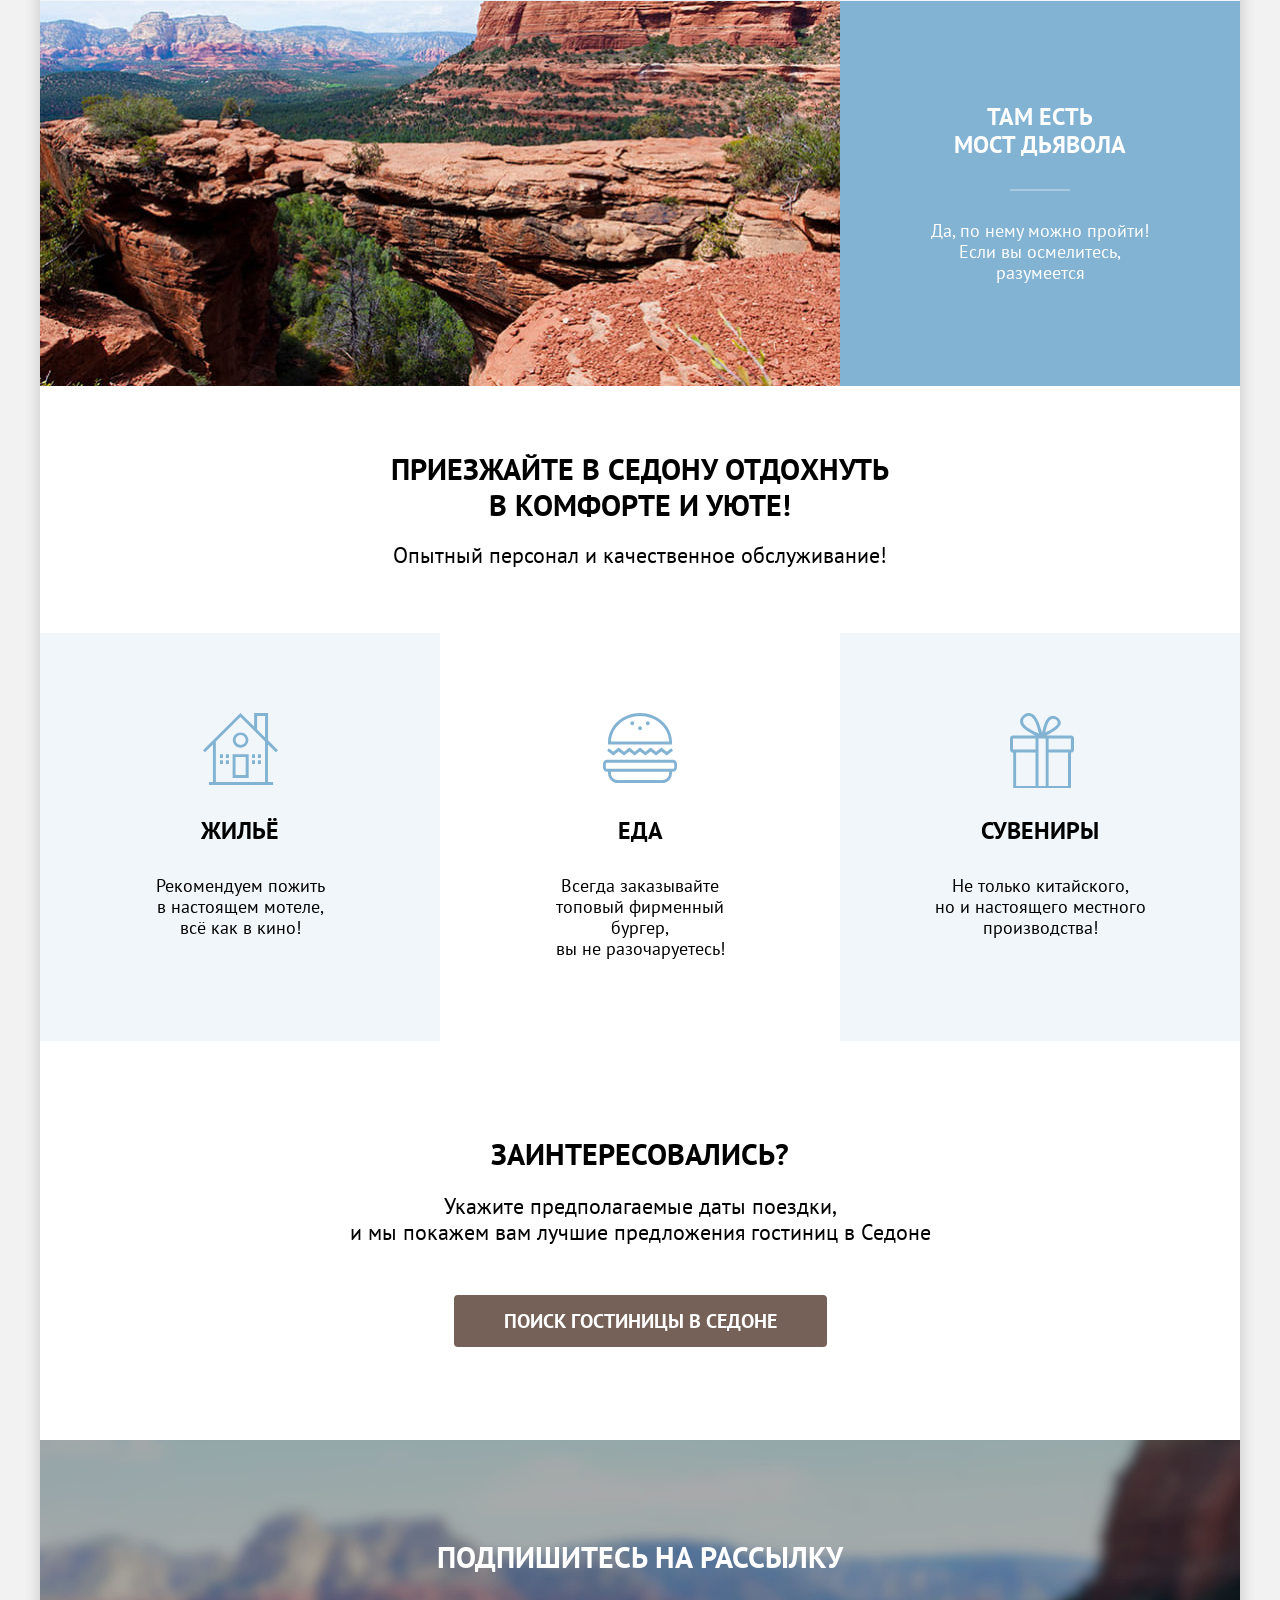
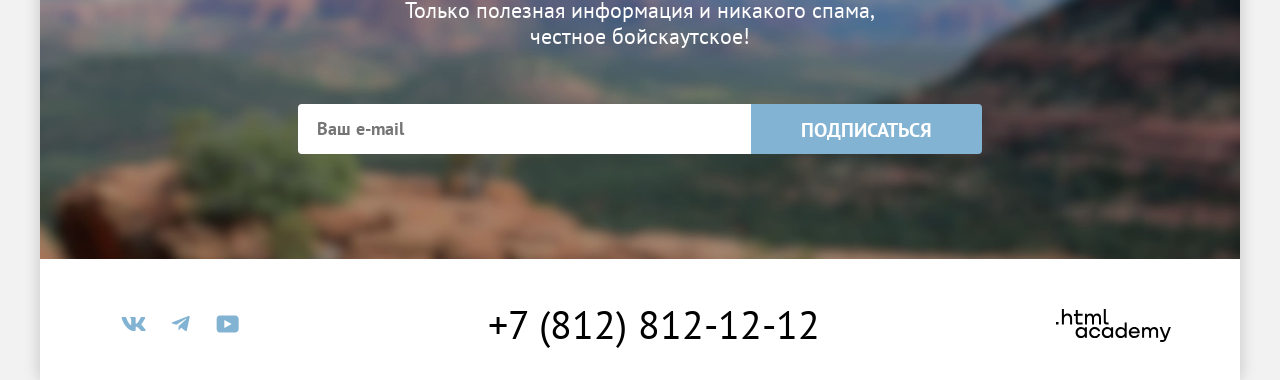
==== commit 7b1e826f: "Add files via upload" ====
--- a/index.html
+++ b/index.html
@@ -200,7 +200,57 @@
             </svg>
           </a>
         </div>
+
       </footer>
+
     </div>
+
   </body>
+  <section class="modal-container">
+    <div class="modal-field">
+      <div class="modal-content">
+        <button type="button" class="modal-closed">
+          <span class="visually-hidden">Закрыть модальное окно</span>
+          <svg width="20" height="20" viewBox="0 0 20 20" fill="none" xmlns="http://www.w3.org/2000/svg">
+            <path
+              d="M16.8113 4.10362L15.519 2.81131L9.81128 8.519L4.10359 2.81131L2.81128 4.10362L8.51897 9.81131L2.81128 15.519L4.10359 16.8113L9.81128 11.1036L15.519 16.8113L16.8113 15.519L11.1036 9.81131L16.8113 4.10362Z"
+              fill="black" />
+          </svg>
+
+        </button>
+        <h2 class="modal-title title-2">Поиск гостиницы в Седоне</h2>
+        <form class="modal-form" action="https://echo.htmlacademy.ru/" method="get">
+          <h4 class="title-4">Дата заезда:</h4>
+          <input type="date" class="modal-input">
+
+          <h4 class="title-4">Дата выезда:</h4>
+          <input type="date" class="modal-input">
+
+          <h4 class="title-4">Взрослые</h4>
+          <div class="quantity_inner">
+            <button class="bt_minus">
+              <svg viewBox="0 0 24 24" class="feather feather-minus">
+                <line x1="5" y1="12" x2="19" y2="12"></line>
+              </svg>
+            </button>
+            <input type="text" value="1" size="2" class="quantity" data-max-count="20" />
+            <button class="bt_plus">
+              <svg viewBox="0 0 24 24" class="feather feather-plus">
+                <line x1="12" y1="5" x2="12" y2="19"></line>
+                <line x1="5" y1="12" x2="19" y2="12"></line>
+              </svg>
+            </button>
+            <button class="bt_buy">
+              <svg viewBox="0 0 24 24">
+                <circle cx="9" cy="21" r="1"></circle>
+                <circle cx="20" cy="21" r="1"></circle>
+                <path d="M1 1h4l2.68 13.39a2 2 0 0 0 2 1.61h9.72a2 2 0 0 0 2-1.61L23 6H6"></path>
+              </svg>
+            </button>
+          </div>
+        </form>
+      </div>
+    </div>
+  </section>
+
 </html>
--- a/styles/styles.css
+++ b/styles/styles.css
@@ -93,6 +93,53 @@
 }
 
 /*Global*/
+.modal-container {
+  position: fixed;
+  top: 0;
+  left: 0;
+  width: 100%;
+  height: 100%;
+  background-color: rgba(242, 242, 242, 0.8);
+  z-index: 100;
+  display: flex;
+  justify-content: center;
+  align-items: center;
+  padding-top: 157px;
+}
+
+.modal-field {
+  background-color: rgba(255, 255, 255, 1);
+  box-shadow: 0 25px 50px 0 rgba(0, 0, 0, 0.15);
+  width: 717px;
+  height: 576px;
+  border-radius: 30px;
+  padding-top: 62px;
+  padding-right: 70px;
+  padding-bottom: 64px;
+  padding-left: 70px;
+  box-sizing: border-box;
+}
+
+.modal-content {
+  position: relative;
+}
+
+.modal-title {
+  text-transform: uppercase;
+}
+
+.modal-closed {
+  position: absolute;
+  top: 1px;
+  right: -18px;
+  border-radius: 50%;
+  width: 52px;
+  height: 52px;
+  background-color: #F2F2F2;
+  border: none;
+  z-index: 50;
+}
+
 body {
   display: flex;
   flex-direction: column;
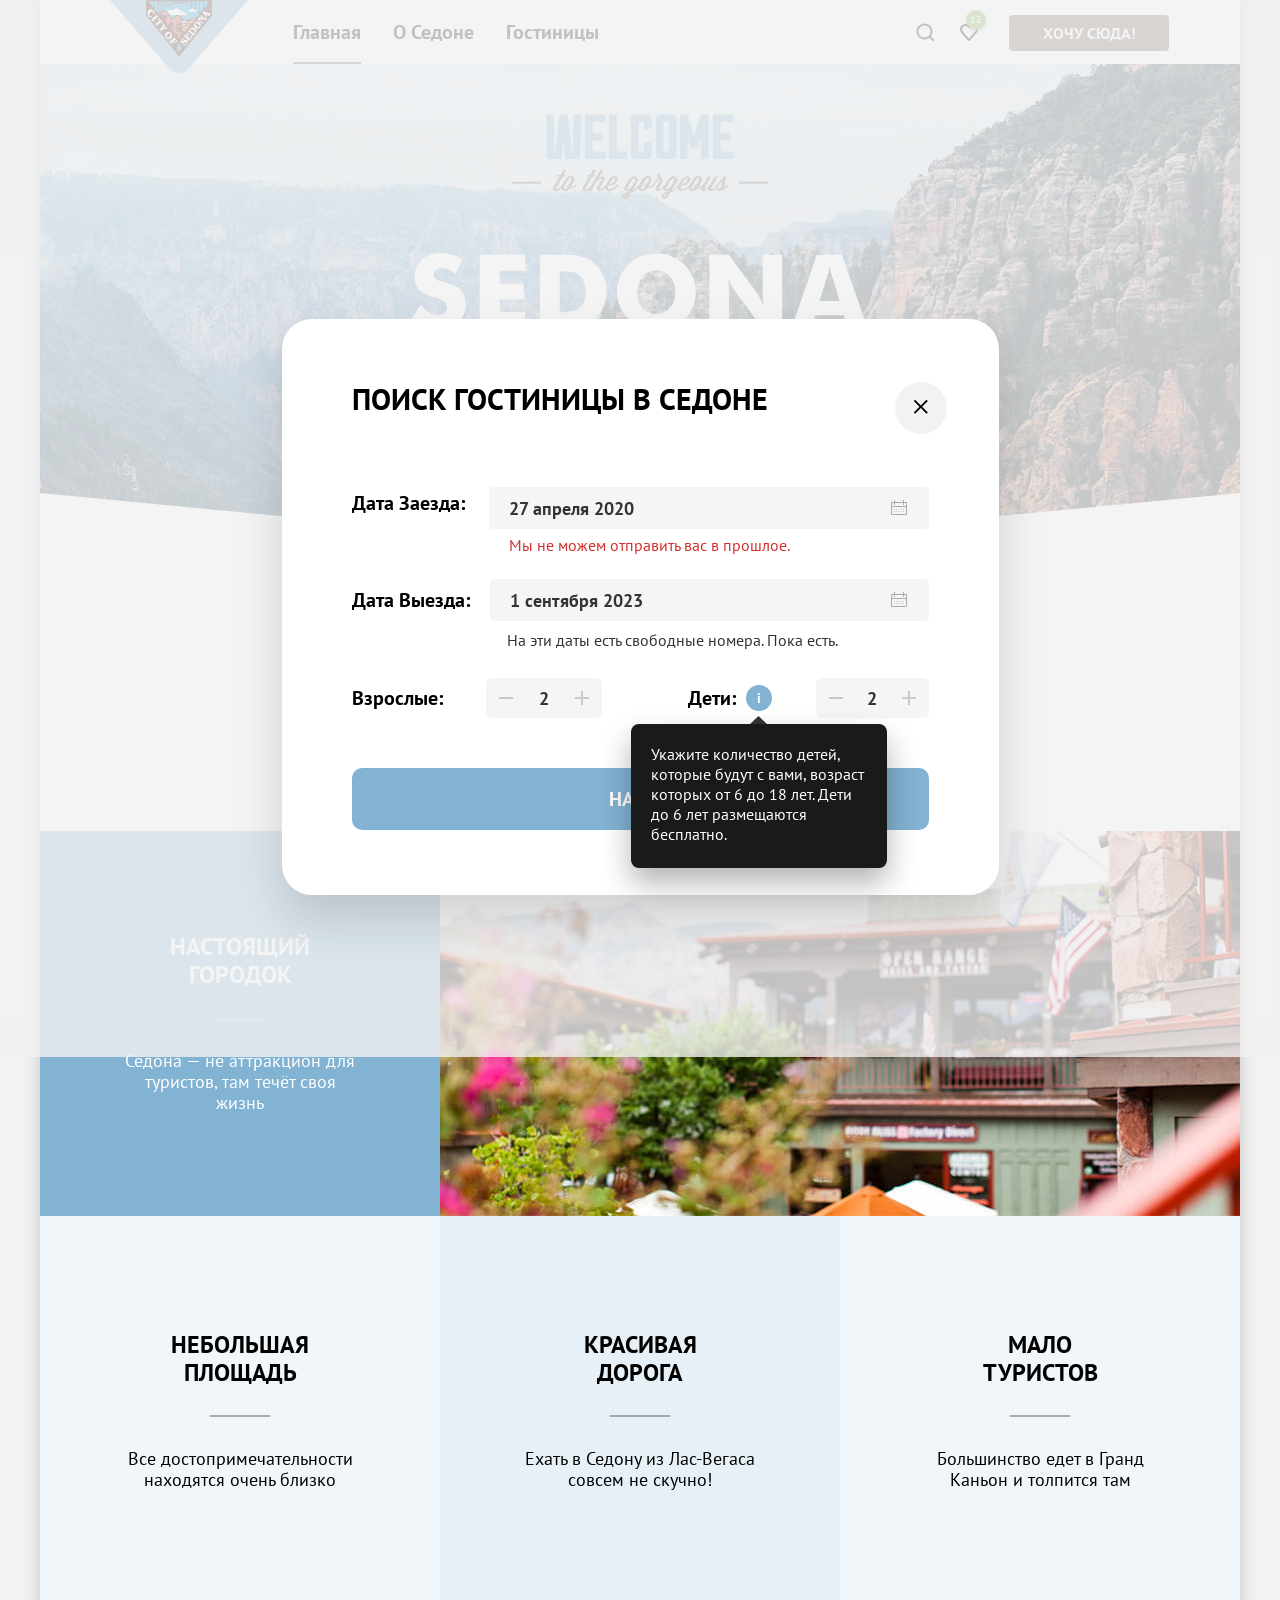
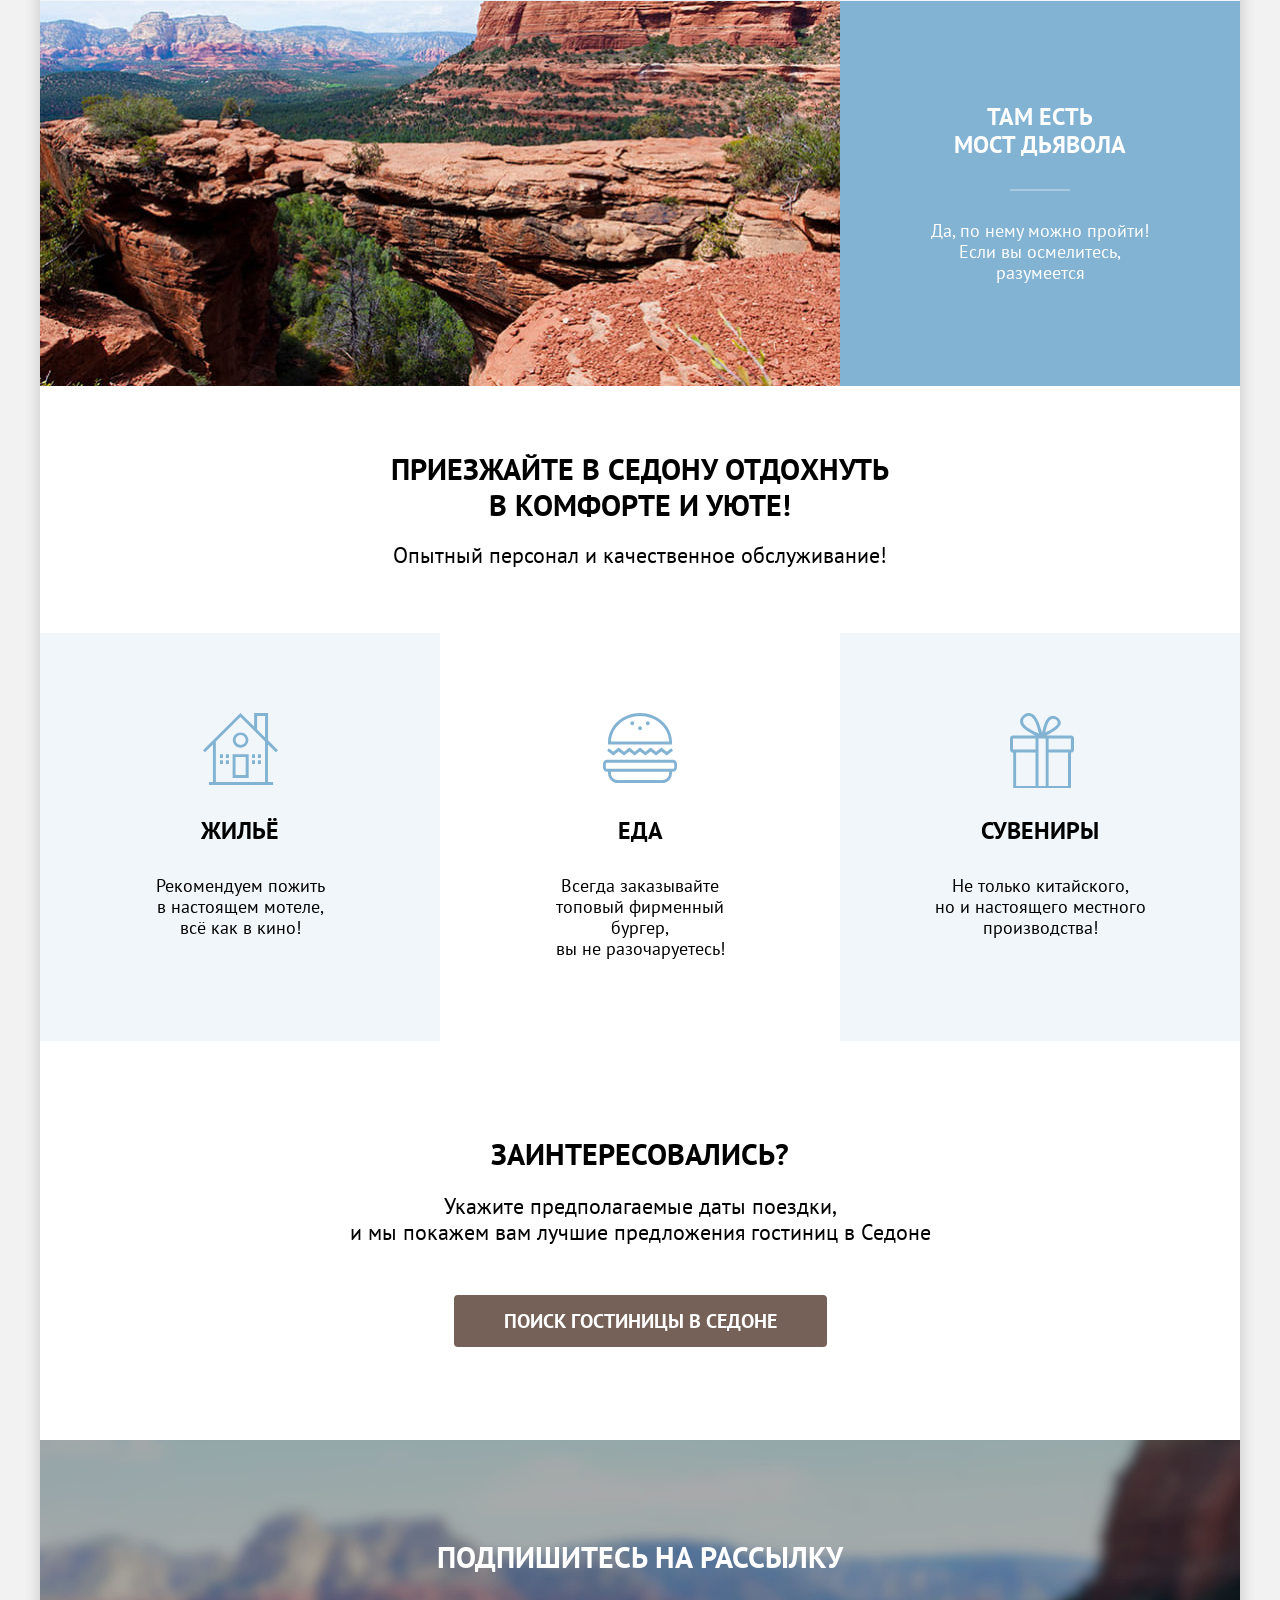
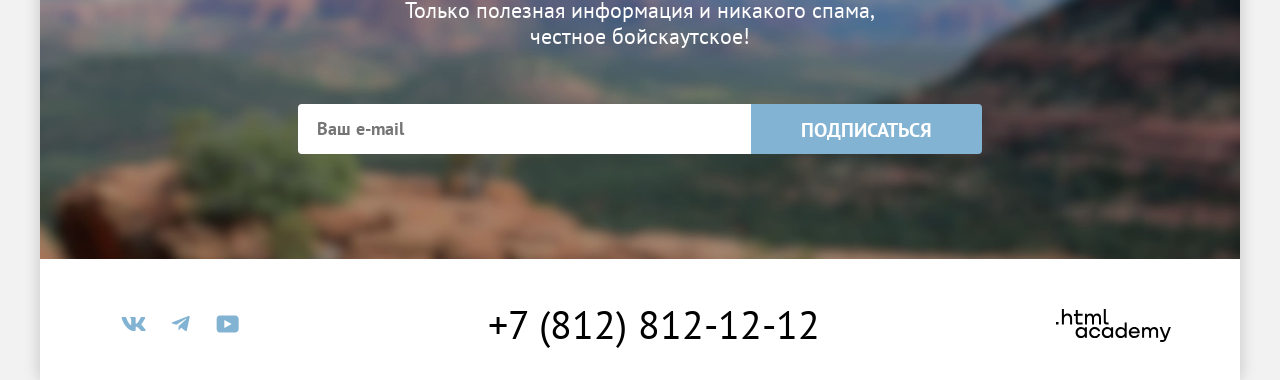
==== commit 2b557220: "Add files via upload" ====
--- a/index.html
+++ b/index.html
@@ -150,7 +150,7 @@
           <form class="subscribe-form" action="https://echo.htmlacademy.ru/" method="post">
             <input class="subscribe-input text-input area-input-animation" type="email" placeholder="Ваш e-mail"
               required>
-            <button class="subscribe-button button button-second button-big">Подписаться</button>
+            <button class="subscribe-button button button-second button-big" type="submit">Подписаться</button>
           </form>
         </section>
       </main>
@@ -220,37 +220,156 @@
         </button>
         <h2 class="modal-title title-2">Поиск гостиницы в Седоне</h2>
         <form class="modal-form" action="https://echo.htmlacademy.ru/" method="get">
-          <h4 class="title-4">Дата заезда:</h4>
-          <input type="date" class="modal-input">
-
-          <h4 class="title-4">Дата выезда:</h4>
-          <input type="date" class="modal-input">
-
-          <h4 class="title-4">Взрослые</h4>
-          <div class="quantity_inner">
-            <button class="bt_minus">
-              <svg viewBox="0 0 24 24" class="feather feather-minus">
-                <line x1="5" y1="12" x2="19" y2="12"></line>
-              </svg>
-            </button>
-            <input type="text" value="1" size="2" class="quantity" data-max-count="20" />
-            <button class="bt_plus">
-              <svg viewBox="0 0 24 24" class="feather feather-plus">
-                <line x1="12" y1="5" x2="12" y2="19"></line>
-                <line x1="5" y1="12" x2="19" y2="12"></line>
-              </svg>
-            </button>
-            <button class="bt_buy">
-              <svg viewBox="0 0 24 24">
-                <circle cx="9" cy="21" r="1"></circle>
-                <circle cx="20" cy="21" r="1"></circle>
-                <path d="M1 1h4l2.68 13.39a2 2 0 0 0 2 1.61h9.72a2 2 0 0 0 2-1.61L23 6H6"></path>
-              </svg>
-            </button>
+          <div class="checkin-date-row">
+            <label class="label-text checkin-date-label">Дата Заезда:</label>
+            <div class="checkin-date-wrapper">
+              <input type="text" class="modal-input modal-input-text checkin-date-input" id="checkinDate"
+                value="27 апреля 2020" placeholder="Выберите дату" aria-label="Дата заезда" readonly>
+              <svg class="checkin-date-icon" aria-hidden="true" width="20" height="20" viewBox="0 0 20 20" fill="none"
+                xmlns="http://www.w3.org/2000/svg">
+                <g opacity="0.3">
+                  <path
+                    d="M7.75 12C8.05 12 8.25 11.8 8.25 11.5C8.25 11.2 8.05 11 7.75 11C7.45 11 7.25 11.2 7.25 11.5C7.25 11.8 7.45 12 7.75 12Z"
+                    fill="black" />
+                  <path
+                    d="M17 4H15V2H14V4H6V2H5V4H3C2.4 4 2 4.4 2 5V16C2 16.5 2.4 17 3 17H17C17.5 17 18 16.5 18 16V5C18 4.4 17.5 4 17 4ZM17 16H3V9H17V16ZM3 8V5H5V7H6V5H14V7H15V5H17V8H3Z"
+                    fill="black" />
+                  <path
+                    d="M10 12C10.3 12 10.5 11.8 10.5 11.5C10.5 11.2 10.3 11 10 11C9.7 11 9.5 11.2 9.5 11.5C9.5 11.8 9.7 12 10 12Z"
+                    fill="black" />
+                  <path
+                    d="M12.25 12C12.55 12 12.75 11.8 12.75 11.5C12.75 11.2 12.55 11 12.25 11C11.95 11 11.75 11.2 11.75 11.5C11.75 11.8 11.95 12 12.25 12Z"
+                    fill="black" />
+                  <path
+                    d="M7.75 13C7.45 13 7.25 13.2 7.25 13.5C7.25 13.8 7.45 14 7.75 14C8.05 14 8.25 13.8 8.25 13.5C8.25 13.2 8.05 13 7.75 13Z"
+                    fill="black" />
+                  <path d="M5.5 12C5.8 12 6 11.8 6 11.5C6 11.2 5.8 11 5.5 11C5.2 11 5 11.2 5 11.5C5 11.8 5.2 12 5.5 12Z"
+                    fill="black" />
+                  <path d="M5.5 13C5.2 13 5 13.2 5 13.5C5 13.8 5.2 14 5.5 14C5.8 14 6 13.8 6 13.5C6 13.2 5.8 13 5.5 13Z"
+                    fill="black" />
+                  <path
+                    d="M10 13C9.7 13 9.5 13.2 9.5 13.5C9.5 13.8 9.7 14 10 14C10.3 14 10.5 13.8 10.5 13.5C10.5 13.2 10.3 13 10 13Z"
+                    fill="black" />
+                  <path
+                    d="M12.25 13C11.95 13 11.75 13.2 11.75 13.5C11.75 13.8 11.95 14 12.25 14C12.55 14 12.75 13.8 12.75 13.5C12.75 13.2 12.55 13 12.25 13Z"
+                    fill="black" />
+                  <path
+                    d="M14.5 12C14.8 12 15 11.8 15 11.5C15 11.2 14.8 11 14.5 11C14.2 11 14 11.2 14 11.5C14 11.8 14.2 12 14.5 12Z"
+                    fill="black" />
+                  <path
+                    d="M14.5 13C14.2 13 14 13.2 14 13.5C14 13.8 14.2 14 14.5 14C14.8 14 15 13.8 15 13.5C15 13.2 14.8 13 14.5 13Z"
+                    fill="black" />
+                </g>
+              </svg>
+              <div class="checkin-date-error" role="alert">Мы не можем отправить вас в прошлое.</div>
+            </div>
           </div>
+
+          <div class="checkout-date-row">
+            <label class="label-text checkout-date-label">Дата Выезда:</label>
+            <div class="checkout-date-wrapper">
+              <input type="text" class="checkout-date-input modal-input modal-input-text" id="checkoutDate"
+                value="1 сентября 2023" placeholder="Выберите дату" aria-label="Дата выезда" readonly>
+              <svg class="checkout-date-icon" aria-hidden="true" width="20" height="20" viewBox="0 0 20 20" fill="none"
+                xmlns="http://www.w3.org/2000/svg">
+                <g opacity="0.3">
+                  <path
+                    d="M7.75 12C8.05 12 8.25 11.8 8.25 11.5C8.25 11.2 8.05 11 7.75 11C7.45 11 7.25 11.2 7.25 11.5C7.25 11.8 7.45 12 7.75 12Z"
+                    fill="black" />
+                  <path
+                    d="M17 4H15V2H14V4H6V2H5V4H3C2.4 4 2 4.4 2 5V16C2 16.5 2.4 17 3 17H17C17.5 17 18 16.5 18 16V5C18 4.4 17.5 4 17 4ZM17 16H3V9H17V16ZM3 8V5H5V7H6V5H14V7H15V5H17V8H3Z"
+                    fill="black" />
+                  <path
+                    d="M10 12C10.3 12 10.5 11.8 10.5 11.5C10.5 11.2 10.3 11 10 11C9.7 11 9.5 11.2 9.5 11.5C9.5 11.8 9.7 12 10 12Z"
+                    fill="black" />
+                  <path
+                    d="M12.25 12C12.55 12 12.75 11.8 12.75 11.5C12.75 11.2 12.55 11 12.25 11C11.95 11 11.75 11.2 11.75 11.5C11.75 11.8 11.95 12 12.25 12Z"
+                    fill="black" />
+                  <path
+                    d="M7.75 13C7.45 13 7.25 13.2 7.25 13.5C7.25 13.8 7.45 14 7.75 14C8.05 14 8.25 13.8 8.25 13.5C8.25 13.2 8.05 13 7.75 13Z"
+                    fill="black" />
+                  <path d="M5.5 12C5.8 12 6 11.8 6 11.5C6 11.2 5.8 11 5.5 11C5.2 11 5 11.2 5 11.5C5 11.8 5.2 12 5.5 12Z"
+                    fill="black" />
+                  <path d="M5.5 13C5.2 13 5 13.2 5 13.5C5 13.8 5.2 14 5.5 14C5.8 14 6 13.8 6 13.5C6 13.2 5.8 13 5.5 13Z"
+                    fill="black" />
+                  <path
+                    d="M10 13C9.7 13 9.5 13.2 9.5 13.5C9.5 13.8 9.7 14 10 14C10.3 14 10.5 13.8 10.5 13.5C10.5 13.2 10.3 13 10 13Z"
+                    fill="black" />
+                  <path
+                    d="M12.25 13C11.95 13 11.75 13.2 11.75 13.5C11.75 13.8 11.95 14 12.25 14C12.55 14 12.75 13.8 12.75 13.5C12.75 13.2 12.55 13 12.25 13Z"
+                    fill="black" />
+                  <path
+                    d="M14.5 12C14.8 12 15 11.8 15 11.5C15 11.2 14.8 11 14.5 11C14.2 11 14 11.2 14 11.5C14 11.8 14.2 12 14.5 12Z"
+                    fill="black" />
+                  <path
+                    d="M14.5 13C14.2 13 14 13.2 14 13.5C14 13.8 14.2 14 14.5 14C14.8 14 15 13.8 15 13.5C15 13.2 14.8 13 14.5 13Z"
+                    fill="black" />
+                </g>
+              </svg>
+              <div class="checkout-date-status" role="status">На эти даты есть свободные номера. Пока есть.</div>
+            </div>
+          </div>
+          <div class="select-people-wrap">
+            <div class="adults-quantity-row">
+              <label class="label-text adults-quantity-label">Взрослые:</label>
+              <div class="adults-quantity-controls">
+                <button type="button" class="adults-quantity-button adults-quantity-button-minus"
+                  aria-label="Уменьшить количество взрослых">
+                  <svg width="14" height="2" viewBox="0 0 14 2" fill="none" xmlns="http://www.w3.org/2000/svg">
+                    <path d="M0 0L0 2L14 2V0L0 0Z" fill="#756157" fill-opacity="0.3" />
+                  </svg>
+
+                </button>
+                <input class="adults-quantity-input number-input-text" type="text" value="2" readonly
+                  aria-label="Количество взрослых">
+                <button type="button" class="adults-quantity-button adults-quantity-button-plus"
+                  aria-label="Увеличить количество взрослых"><svg width="14" height="14" viewBox="0 0 14 14" fill="none"
+                    xmlns="http://www.w3.org/2000/svg">
+                    <path d="M14 6H8V0H6V6H0V8H6V14H8V8H14V6Z" fill="#756157" fill-opacity="0.3" />
+                  </svg>
+                </button>
+              </div>
+            </div>
+
+            <div class="children-quantity-row">
+              <label class="label-text children-quantity-label">Дети:</label>
+              <div class="tooltip-wrapper">
+                <span class="tooltip-icon" aria-label="Информация">i</span>
+                <svg class="tooltip-icon-arrow-up" width="19" height="9" viewBox="0 0 19 9" fill="none"
+                  xmlns="http://www.w3.org/2000/svg">
+                  <path d="M9.5 0L19 9H0L9.5 0Z" fill="#333333" />
+                </svg>
+                <span class="tooltip-content" role="tooltip">
+                  Укажите количество детей, которые будут с вами, возраст которых от 6 до 18 лет. Дети до 6 лет
+                  размещаются бесплатно.
+                </span>
+              </div>
+              <div class="children-quantity-controls">
+                <button type="button" class="children-quantity-button children-quantity-button-minus"
+                  aria-label="Уменьшить количество детей">
+                  <svg width="14" height="2" viewBox="0 0 14 2" fill="none" xmlns="http://www.w3.org/2000/svg">
+                    <path d="M0 0L0 2L14 2V0L0 0Z" fill="#756157" fill-opacity="0.3" />
+                  </svg>
+                </button>
+                <input type="text" class="children-quantity-input number-input-text" value="2" readonly
+                  aria-label="Количество детей">
+                <button type="button" class="children-quantity-button children-quantity-button-plus"
+                  aria-label="Увеличить количество детей">
+                  <svg width="14" height="14" viewBox="0 0 14 14" fill="none" xmlns="http://www.w3.org/2000/svg">
+                    <path d="M14 6H8V0H6V6H0V8H6V14H8V8H14V6Z" fill="#756157" fill-opacity="0.3" />
+                  </svg>
+
+                </button>
+              </div>
+            </div>
+          </div>
+
+          <button class="modal-button button button-second button-big" type="submit">Найти</button>
+
         </form>
       </div>
     </div>
+    </div>
   </section>
 
 </html>
--- a/styles/styles.css
+++ b/styles/styles.css
@@ -78,12 +78,33 @@
 }
 
 .text-input {
-
   font-family: "PT Sans";
   font-weight: 700;
   font-size: 18px;
   line-height: 24px;
 }
+
+.label-text {
+  font-family: "PT Sans";
+  font-weight: 700;
+  font-size: 20px;
+  line-height: 24px;
+}
+
+.modal-input-text {
+  font-family: "PT Sans";
+  font-weight: 700;
+  font-size: 18px;
+  line-height: 24px;
+}
+
+.number-input-text {
+  font-family: "PT Sans";
+  font-weight: 700;
+  font-size: 18px;
+  line-height: 20px;
+}
+
 
 .title-1,
 .title-2,
@@ -120,12 +141,27 @@
   box-sizing: border-box;
 }
 
+.modal-input {
+  width: 100%;
+  border: none;
+  background-color: #f5f5f5;
+  border-radius: 4px;
+  color: #333;
+  box-sizing: border-box;
+  cursor: pointer;
+  padding-left: 20px;
+  padding-top: 10px;
+  padding-right: 20px;
+  padding-bottom: 8px;
+}
+
 .modal-content {
   position: relative;
 }
 
 .modal-title {
   text-transform: uppercase;
+  margin-bottom: 70px;
 }
 
 .modal-closed {
@@ -1673,3 +1709,322 @@
   border-top-left-radius: 0;
   border-bottom-left-radius: 0;
 }
+
+/* Модальное окно */
+
+.checkin-date-row {
+  display: flex;
+  align-items: flex-start;
+  align-content: center;
+  justify-content: space-between;
+  gap: 24px;
+  border-radius: 8px;
+  position: relative;
+  margin-bottom: 50px;
+}
+
+.checkin-date-label {
+  padding-top: 4px;
+}
+
+.checkin-date-input {}
+
+.checkin-date-wrapper {
+  position: relative;
+  flex-grow: 1;
+  min-width: 0;
+  /* Чтобы инпут не ломал верстку при длинных датах */
+}
+
+.checkin-date-icon {
+  position: absolute;
+  right: 20px;
+  top: 50%;
+  transform: translateY(-50%);
+  pointer-events: none;
+}
+
+/* Сообщение об ошибке */
+.checkin-date-error {
+  position: absolute;
+  top: 100%;
+  left: 20px;
+  margin-top: 6px;
+  color: #d32f2f;
+  visibility: visible;
+  opacity: 1;
+  transition: opacity 0.2s ease, transform 0.2s ease;
+  white-space: normal;
+  max-width: 320px;
+  font-family: PT Sans;
+  font-weight: 400;
+  font-size: 16px;
+  line-height: 21px;
+
+}
+
+.checkin-date-error.visible {
+  visibility: visible;
+  opacity: 1;
+  transform: translateY(0);
+}
+
+.checkin-date-input.has-error {
+  background-color: #fff3f3;
+  border: 1px solid #d32f2f;
+}
+
+.checkout-date-row {
+  display: flex;
+  gap: 20px;
+  position: relative;
+  align-items: center;
+  margin-bottom: 57px;
+}
+
+.checkout-date-wrapper {
+  position: relative;
+  flex-grow: 1;
+  min-width: 0;
+}
+
+.checkout-date-input {}
+
+.checkout-date-input:focus {
+  outline: none;
+  background-color: #ffffff;
+  box-shadow: 0 2px 8px rgba(0, 0, 0, 0.1);
+}
+
+.checkout-date-icon {
+  position: absolute;
+  right: 20px;
+  top: 50%;
+  transform: translateY(-50%);
+  color: #333333;
+  pointer-events: none;
+  font-size: 18px;
+}
+
+/* Статусная строка под полем */
+.checkout-date-status {
+  position: absolute;
+  top: 100%;
+  left: 17px;
+  margin-top: 9px;
+  color: #333333;
+  max-width: 350px;
+  font-family: PT Sans;
+  font-weight: 400;
+  font-size: 16px;
+  line-height: 21px;
+}
+
+.adults-quantity-row {
+  display: flex;
+  align-items: center;
+  gap: 43px;
+  border-radius: 8px;
+}
+
+.adults-quantity-label {
+  font-weight: 600;
+  white-space: nowrap;
+}
+
+.adults-quantity-controls {
+  display: flex;
+  align-items: center;
+  background-color: #f5f5f5;
+  border-radius: 6px;
+  padding: 4px;
+}
+
+.adults-quantity-button {
+  width: 32px;
+  height: 32px;
+  border: none;
+  background-color: transparent;
+  color: #333;
+  font-size: 20px;
+  font-weight: bold;
+  cursor: pointer;
+  display: flex;
+  align-items: center;
+  justify-content: center;
+  border-radius: 4px;
+  transition: background-color 0.2s, color 0.2s;
+}
+
+.adults-quantity-button:hover {
+  background-color: #e0e0e0;
+  color: #000;
+}
+
+.adults-quantity-button:disabled {
+  color: #aaa;
+  cursor: not-allowed;
+  background-color: transparent;
+}
+
+.adults-quantity-input {
+  width: 40px;
+  height: 32px;
+  text-align: center;
+  border: none;
+  background: transparent;
+  font-size: 18px;
+  font-weight: 600;
+  color: #333;
+  padding: 0;
+  margin: 0 2px;
+}
+
+.adults-quantity-input:focus {
+  outline: none;
+}
+
+.children-quantity-row {
+  display: flex;
+  align-items: center;
+  gap: 40px;
+  border-radius: 8px;
+  position: relative;
+}
+
+.children-quantity-label {
+  font-weight: 600;
+  white-space: nowrap;
+}
+
+/* Стили для иконки "i" */
+.tooltip-wrapper {
+  position: relative;
+  display: flex;
+  align-items: center;
+  justify-content: center;
+}
+
+.tooltip-icon {
+  width: 26px;
+  height: 26px;
+  background-color: #83B3D3;
+  /* Светло-фиолетовый фон как на фото */
+  color: #FFFFFF;
+  border-radius: 50%;
+  display: flex;
+  align-items: center;
+  justify-content: center;
+  font-weight: bold;
+  font-size: 14px;
+  cursor: help;
+  line-height: 1;
+  position: absolute;
+  right: 4px;
+}
+
+/* Стили для всплывающей подсказки */
+.tooltip-content {
+  width: 256px;
+  box-sizing: border-box;
+  visibility: visible;
+  background-color: #1a1a1a;
+  color: #ffffff;
+  text-align: left;
+  border-radius: 8px;
+  position: absolute;
+  top: 26px;
+  left: -17px;
+  transform: translateX(-50%);
+  opacity: 1;
+  transition: opacity 0.2s ease, transform 0.2s ease;
+  z-index: 10;
+  box-shadow: 0 15px 30px 0 rgba(0, 0, 0, 0.3);
+  font-family: PT Sans;
+  font-weight: 400;
+  font-size: 16px;
+  line-height: 20px;
+  padding-top: 20px;
+  padding-left: 20px;
+  padding-right: 20px;
+  padding-bottom: 24px;
+}
+
+.tooltip-icon-arrow-up {
+  position: absolute;
+  top: 18px;
+  right: 8px;
+}
+
+/* Показываем тултип при наведении на обертку */
+.tooltip-wrapper:hover .tooltip-content {
+  visibility: visible;
+  opacity: 1;
+  transform: translateX(-50%) translateY(0);
+}
+
+/* Стили для панели управления (кнопки и инпут) */
+.children-quantity-controls {
+  display: flex;
+  align-items: center;
+  background-color: #f5f5f5;
+  border-radius: 6px;
+  padding: 4px;
+}
+
+.children-quantity-button {
+  width: 32px;
+  height: 32px;
+  border: none;
+  background-color: transparent;
+  color: #333;
+  font-size: 20px;
+  font-weight: bold;
+  cursor: pointer;
+  display: flex;
+  align-items: center;
+  justify-content: center;
+  border-radius: 4px;
+  transition: background-color 0.2s, color 0.2s;
+}
+
+.children-quantity-button:hover {
+  background-color: #e0e0e0;
+  color: #000;
+}
+
+.children-quantity-button:disabled {
+  color: #aaa;
+  cursor: not-allowed;
+  background-color: transparent;
+}
+
+.children-quantity-input {
+  width: 37px;
+  height: 32px;
+  text-align: center;
+  border: none;
+  background: transparent;
+  font-size: 18px;
+  font-weight: 600;
+  color: #333;
+  padding: 0;
+  margin: 0 2px;
+}
+
+.children-quantity-input:focus {
+  outline: none;
+}
+
+.select-people-wrap {
+  display: flex;
+  flex-direction: row;
+  justify-content: space-between;
+  margin-bottom: 50px;
+}
+
+.modal-button {
+  width: 100%;
+  padding: 13px 0;
+  border-radius: 10px;
+}
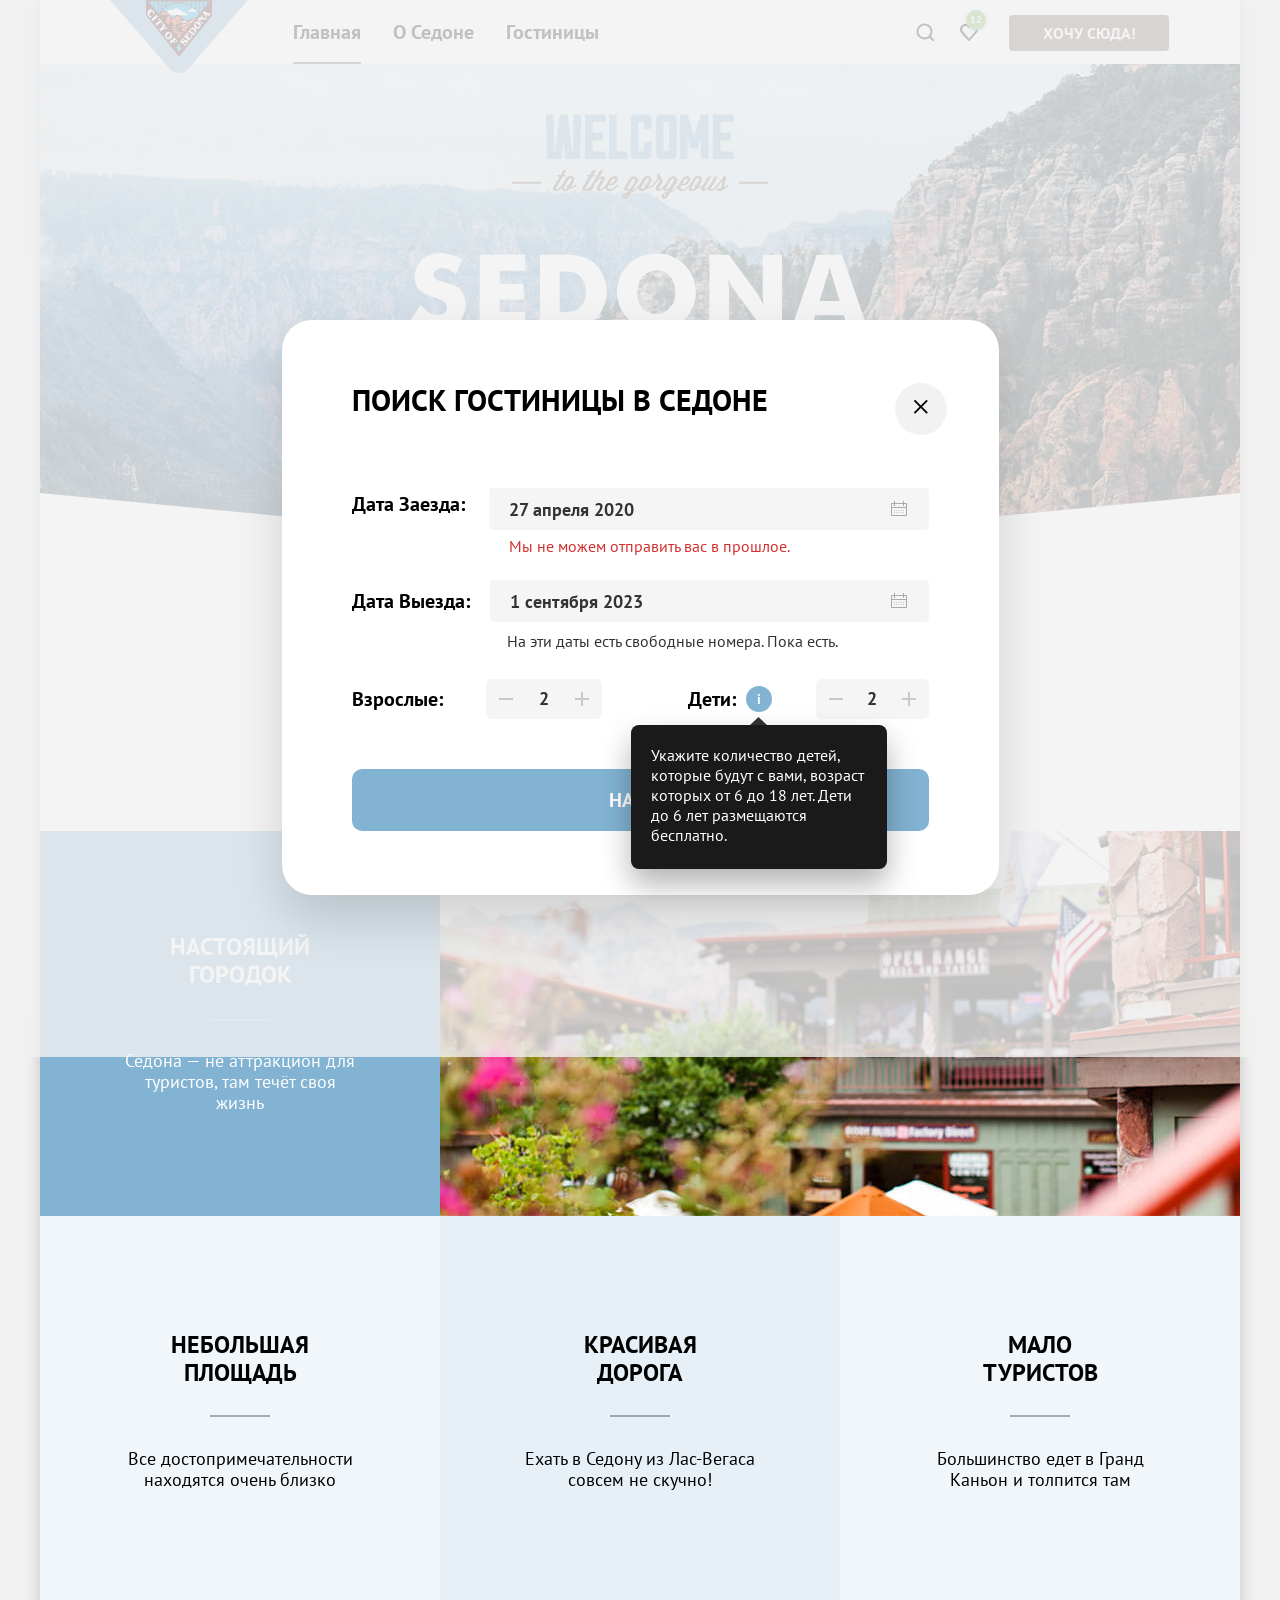
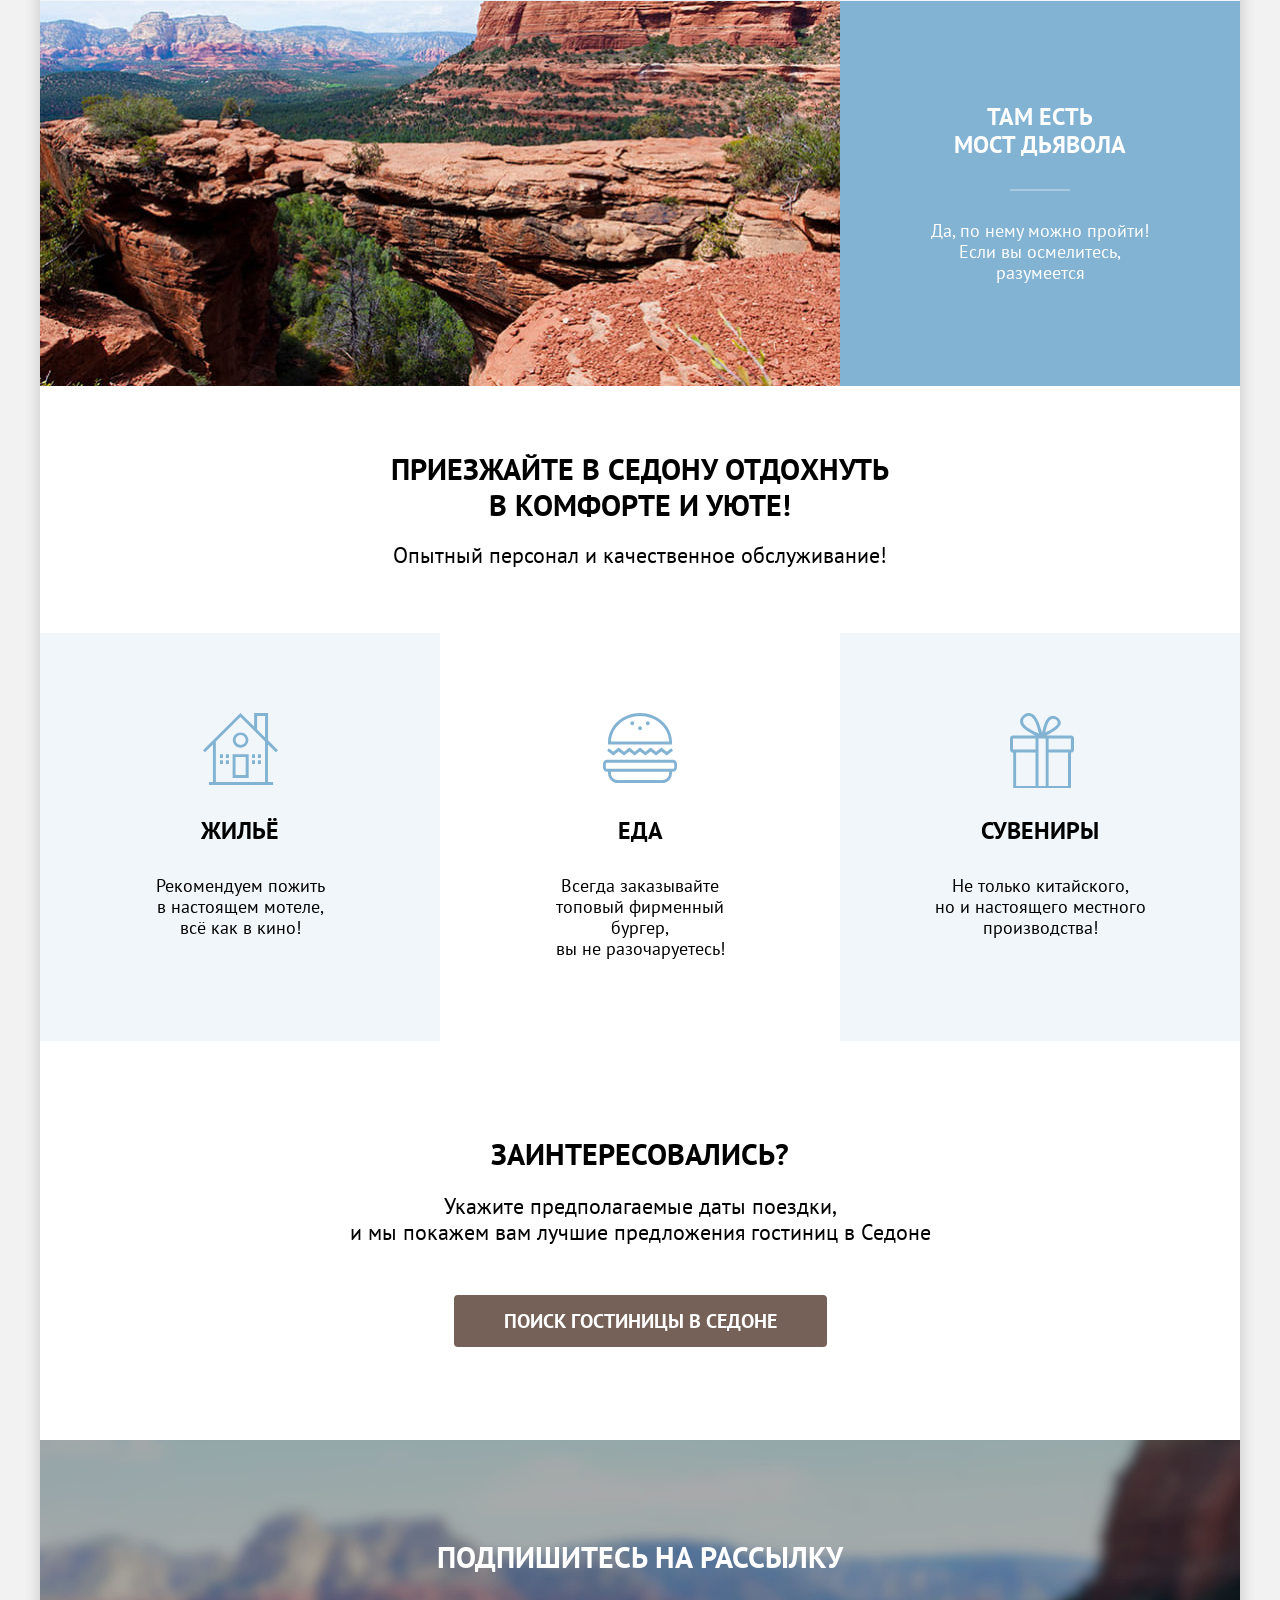
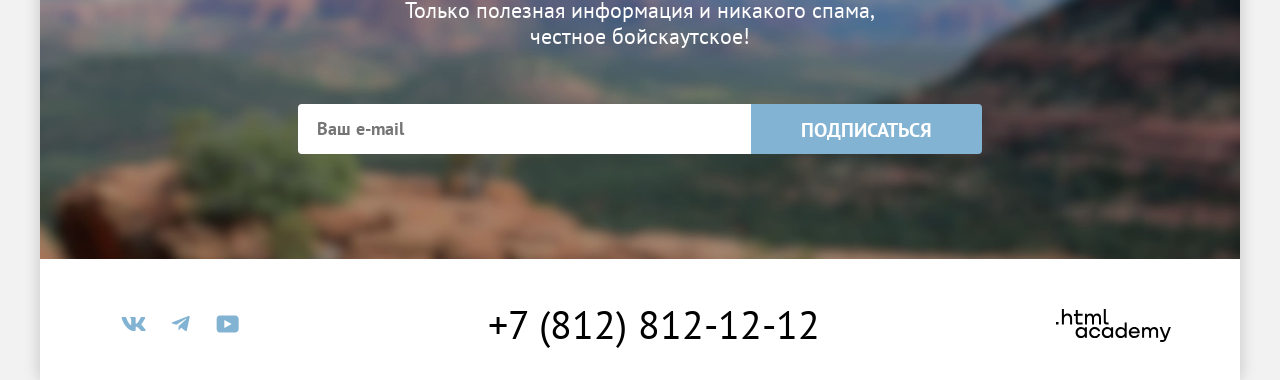
==== commit dedfacb4: "Add files via upload" ====
--- a/index.html
+++ b/index.html
@@ -206,7 +206,7 @@
     </div>
 
   </body>
-  <section class="modal-container">
+  <section class="modal-container modal-container-active">
     <div class="modal-field">
       <div class="modal-content">
         <button type="button" class="modal-closed">
@@ -223,7 +223,7 @@
           <div class="checkin-date-row">
             <label class="label-text checkin-date-label">Дата Заезда:</label>
             <div class="checkin-date-wrapper">
-              <input type="text" class="modal-input modal-input-text checkin-date-input" id="checkinDate"
+              <input type="text" class="modal-input modal-input-text checkin-date-input area-input-animation" id="checkinDate"
                 value="27 апреля 2020" placeholder="Выберите дату" aria-label="Дата заезда" readonly>
               <svg class="checkin-date-icon" aria-hidden="true" width="20" height="20" viewBox="0 0 20 20" fill="none"
                 xmlns="http://www.w3.org/2000/svg">
@@ -268,7 +268,7 @@
           <div class="checkout-date-row">
             <label class="label-text checkout-date-label">Дата Выезда:</label>
             <div class="checkout-date-wrapper">
-              <input type="text" class="checkout-date-input modal-input modal-input-text" id="checkoutDate"
+              <input class="checkout-date-input modal-input modal-input-text area-input-animation" type="text" id="checkoutDate"
                 value="1 сентября 2023" placeholder="Выберите дату" aria-label="Дата выезда" readonly>
               <svg class="checkout-date-icon" aria-hidden="true" width="20" height="20" viewBox="0 0 20 20" fill="none"
                 xmlns="http://www.w3.org/2000/svg">
@@ -313,10 +313,10 @@
             <div class="adults-quantity-row">
               <label class="label-text adults-quantity-label">Взрослые:</label>
               <div class="adults-quantity-controls">
-                <button type="button" class="adults-quantity-button adults-quantity-button-minus"
+                <button class="adults-quantity-button adults-quantity-button-minus" type="button"
                   aria-label="Уменьшить количество взрослых">
-                  <svg width="14" height="2" viewBox="0 0 14 2" fill="none" xmlns="http://www.w3.org/2000/svg">
-                    <path d="M0 0L0 2L14 2V0L0 0Z" fill="#756157" fill-opacity="0.3" />
+                  <svg class="icon-quantity-button-minus" width="14" height="2" viewBox="0 0 14 2" xmlns="http://www.w3.org/2000/svg">
+                    <path d="M0 0L0 2L14 2V0L0 0Z" />
                   </svg>
 
                 </button>
--- a/styles/styles.css
+++ b/styles/styles.css
@@ -122,17 +122,20 @@
   height: 100%;
   background-color: rgba(242, 242, 242, 0.8);
   z-index: 100;
-  display: flex;
+  display: none;
   justify-content: center;
   align-items: center;
   padding-top: 157px;
+}
+
+.modal-container-active {
+  display: flex;
 }
 
 .modal-field {
   background-color: rgba(255, 255, 255, 1);
   box-shadow: 0 25px 50px 0 rgba(0, 0, 0, 0.15);
   width: 717px;
-  height: 576px;
   border-radius: 30px;
   padding-top: 62px;
   padding-right: 70px;
@@ -1854,17 +1857,6 @@
   justify-content: center;
   border-radius: 4px;
   transition: background-color 0.2s, color 0.2s;
-}
-
-.adults-quantity-button:hover {
-  background-color: #e0e0e0;
-  color: #000;
-}
-
-.adults-quantity-button:disabled {
-  color: #aaa;
-  cursor: not-allowed;
-  background-color: transparent;
 }
 
 .adults-quantity-input {
@@ -1988,17 +1980,6 @@
   transition: background-color 0.2s, color 0.2s;
 }
 
-.children-quantity-button:hover {
-  background-color: #e0e0e0;
-  color: #000;
-}
-
-.children-quantity-button:disabled {
-  color: #aaa;
-  cursor: not-allowed;
-  background-color: transparent;
-}
-
 .children-quantity-input {
   width: 37px;
   height: 32px;
@@ -2028,3 +2009,26 @@
   padding: 13px 0;
   border-radius: 10px;
 }
+
+.icon-quantity-button-minus path {
+  fill: #756157;
+  fill-opacity: 0.3;
+  transition: fill 0.2s;
+}
+
+.adults-quantity-button-minus:hover path {
+  fill: #000000;
+}
+
+.adults-quantity-button-minus:focus-visible path {
+  fill: #000000;
+}
+
+.adults-quantity-button:focus-visible {
+  outline: 3px solid #83B3D3;
+  outline-offset: 2px;
+}
+
+.adults-quantity-button-minus:active path {
+  fill: #756157;
+}
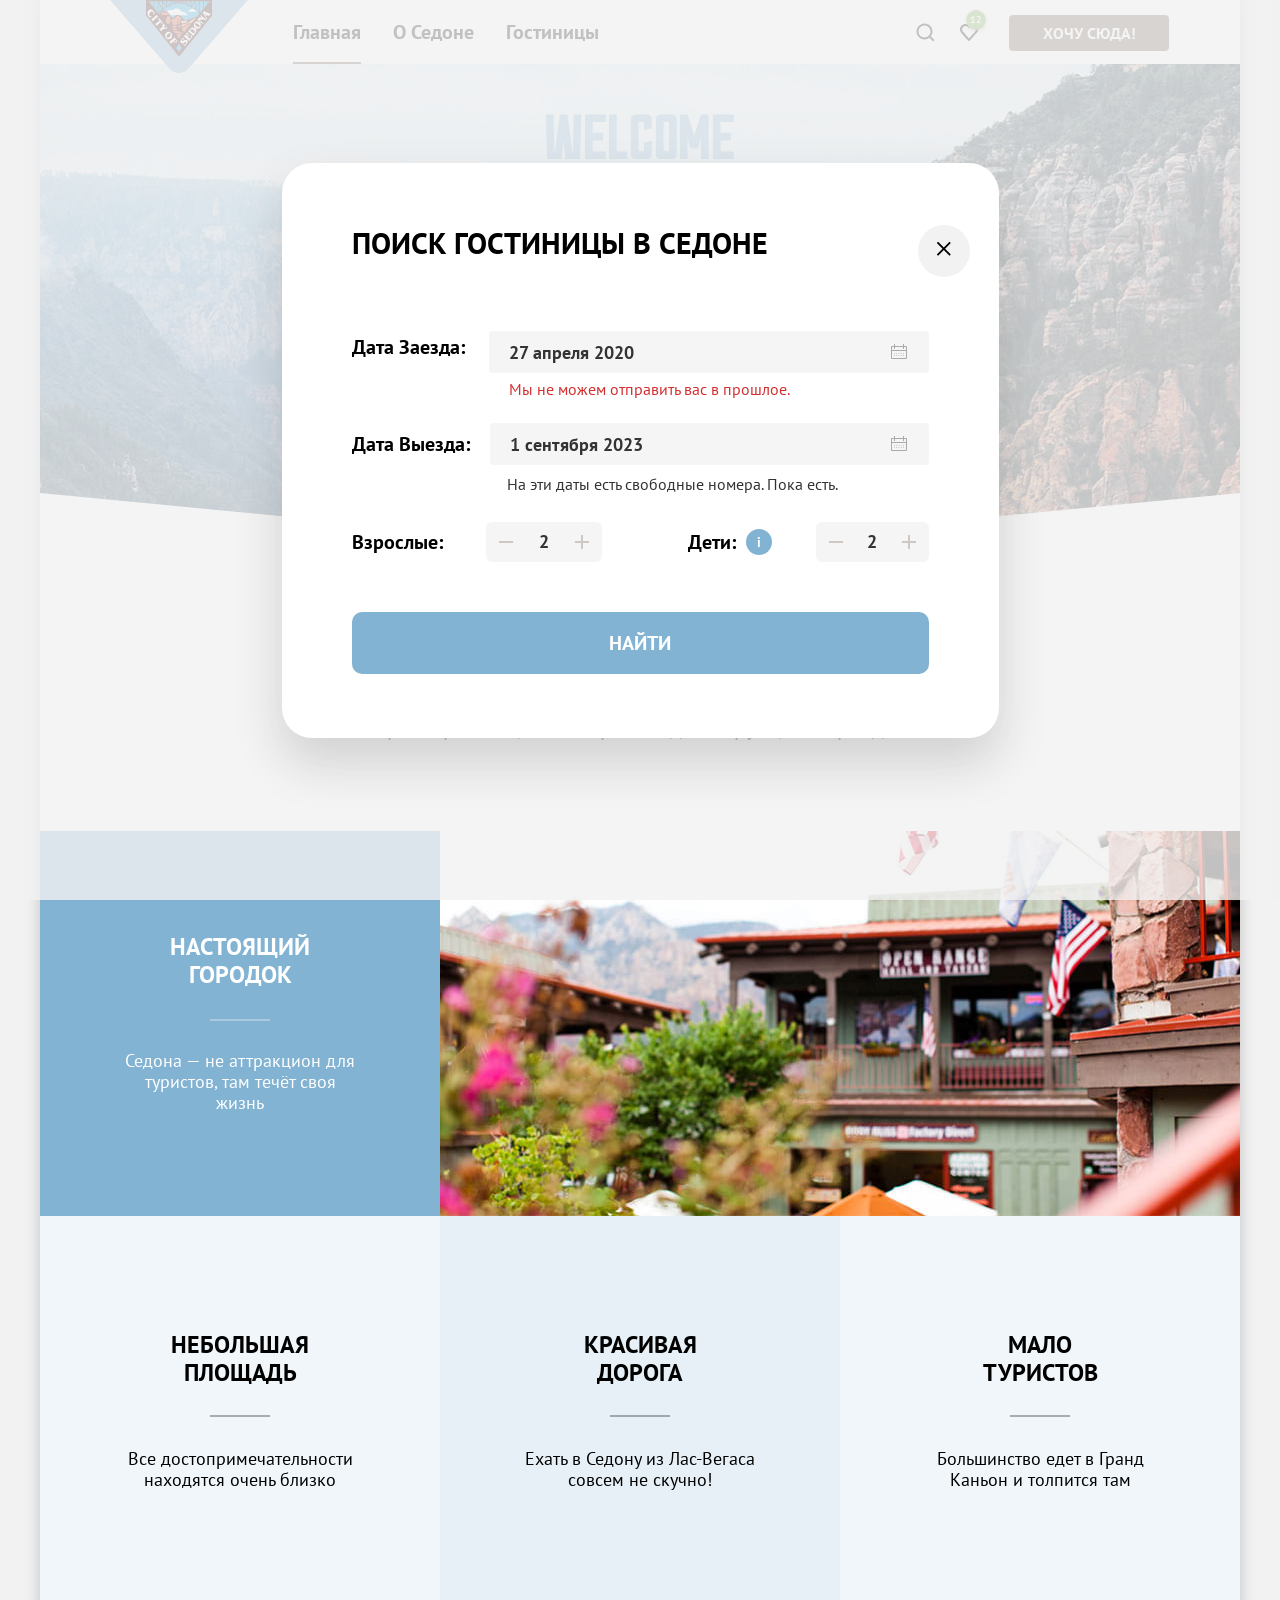
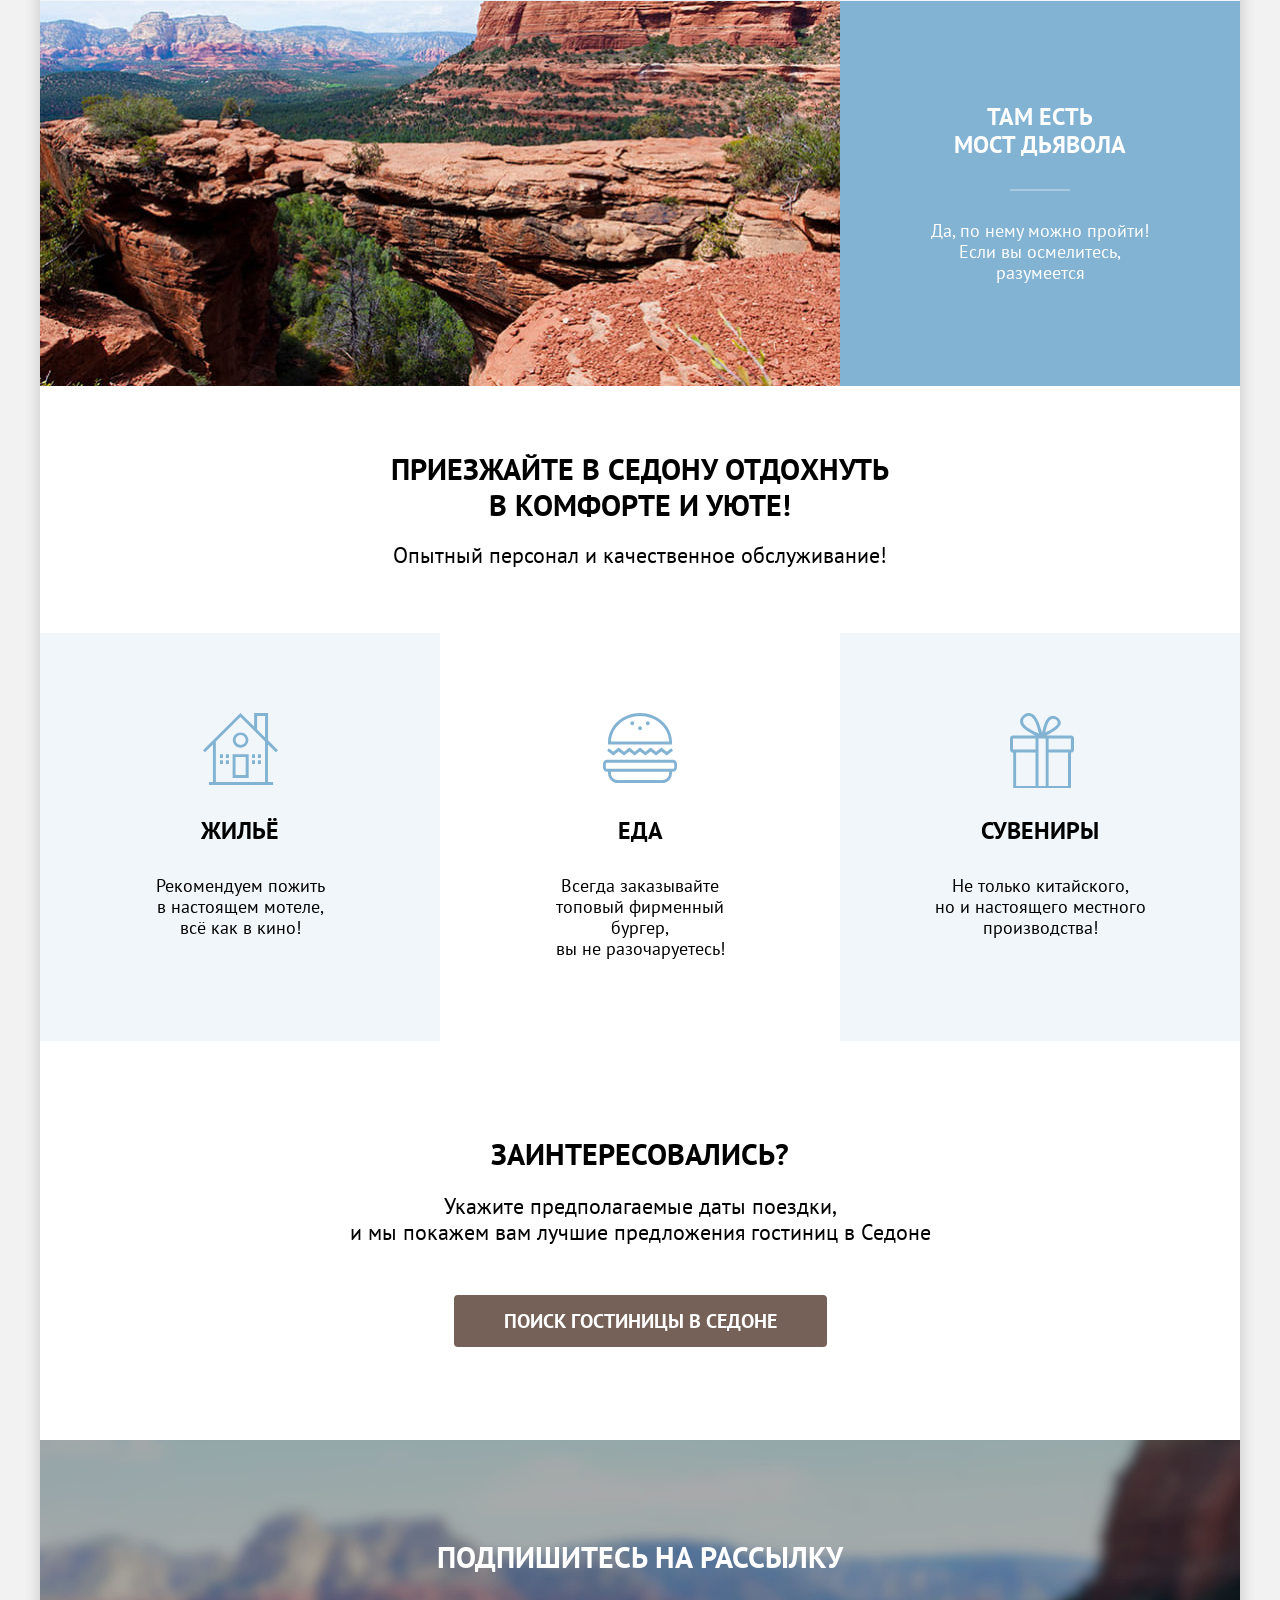
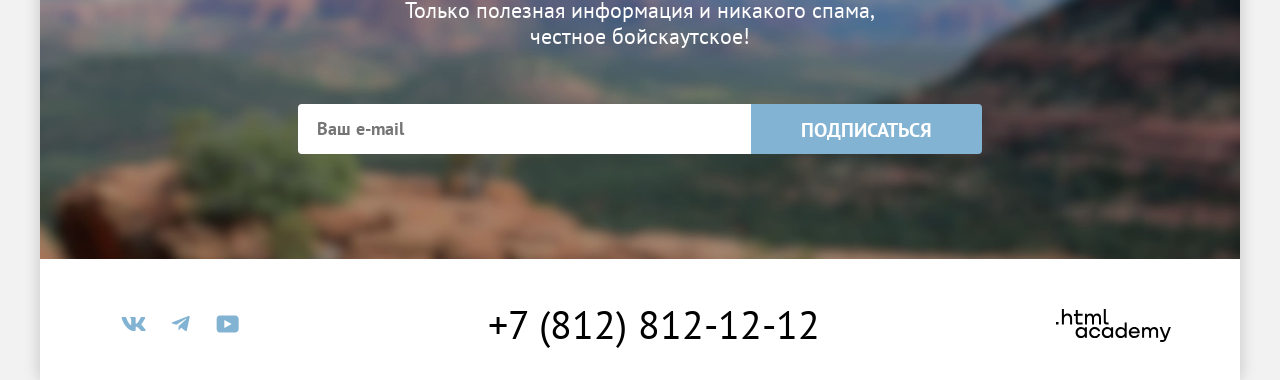
==== commit 9c6632ce: "Add files via upload" ====
--- a/index.html
+++ b/index.html
@@ -209,22 +209,24 @@
   <section class="modal-container modal-container-active">
     <div class="modal-field">
       <div class="modal-content">
-        <button type="button" class="modal-closed">
-          <span class="visually-hidden">Закрыть модальное окно</span>
-          <svg width="20" height="20" viewBox="0 0 20 20" fill="none" xmlns="http://www.w3.org/2000/svg">
-            <path
-              d="M16.8113 4.10362L15.519 2.81131L9.81128 8.519L4.10359 2.81131L2.81128 4.10362L8.51897 9.81131L2.81128 15.519L4.10359 16.8113L9.81128 11.1036L15.519 16.8113L16.8113 15.519L11.1036 9.81131L16.8113 4.10362Z"
-              fill="black" />
-          </svg>
-
-        </button>
-        <h2 class="modal-title title-2">Поиск гостиницы в Седоне</h2>
+        <div class="modal-title-wrap">
+          <h2 class="modal-title title-2">Поиск гостиницы в Седоне</h2>
+          <button type="button" class="modal-closed" id="close-btn" aria-label="Закрыть модальное окно">
+            <span class="visually-hidden">Закрыть модальное окно</span>
+            <svg class="closed-icon" width="20" height="20" viewBox="0 0 20 20" fill="none"
+              xmlns="http://www.w3.org/2000/svg">
+              <path
+                d="M16.8113 4.10362L15.519 2.81131L9.81128 8.519L4.10359 2.81131L2.81128 4.10362L8.51897 9.81131L2.81128 15.519L4.10359 16.8113L9.81128 11.1036L15.519 16.8113L16.8113 15.519L11.1036 9.81131L16.8113 4.10362Z" />
+            </svg>
+          </button>
+        </div>
+
         <form class="modal-form" action="https://echo.htmlacademy.ru/" method="get">
           <div class="checkin-date-row">
             <label class="label-text checkin-date-label">Дата Заезда:</label>
             <div class="checkin-date-wrapper">
-              <input type="text" class="modal-input modal-input-text checkin-date-input area-input-animation" id="checkinDate"
-                value="27 апреля 2020" placeholder="Выберите дату" aria-label="Дата заезда" readonly>
+              <input type="text" class="modal-input modal-input-text checkin-date-input area-input-animation"
+                id="checkinDate" value="27 апреля 2020" placeholder="Выберите дату" aria-label="Дата заезда">
               <svg class="checkin-date-icon" aria-hidden="true" width="20" height="20" viewBox="0 0 20 20" fill="none"
                 xmlns="http://www.w3.org/2000/svg">
                 <g opacity="0.3">
@@ -268,8 +270,8 @@
           <div class="checkout-date-row">
             <label class="label-text checkout-date-label">Дата Выезда:</label>
             <div class="checkout-date-wrapper">
-              <input class="checkout-date-input modal-input modal-input-text area-input-animation" type="text" id="checkoutDate"
-                value="1 сентября 2023" placeholder="Выберите дату" aria-label="Дата выезда" readonly>
+              <input class="checkout-date-input modal-input modal-input-text area-input-animation" type="text"
+                id="checkoutDate" value="1 сентября 2023" placeholder="Выберите дату" aria-label="Дата выезда">
               <svg class="checkout-date-icon" aria-hidden="true" width="20" height="20" viewBox="0 0 20 20" fill="none"
                 xmlns="http://www.w3.org/2000/svg">
                 <g opacity="0.3">
@@ -315,17 +317,18 @@
               <div class="adults-quantity-controls">
                 <button class="adults-quantity-button adults-quantity-button-minus" type="button"
                   aria-label="Уменьшить количество взрослых">
-                  <svg class="icon-quantity-button-minus" width="14" height="2" viewBox="0 0 14 2" xmlns="http://www.w3.org/2000/svg">
+                  <svg class="icon-quantity-button-minus" width="14" height="2" viewBox="0 0 14 2"
+                    xmlns="http://www.w3.org/2000/svg">
                     <path d="M0 0L0 2L14 2V0L0 0Z" />
                   </svg>
 
                 </button>
-                <input class="adults-quantity-input number-input-text" type="text" value="2" readonly
+                <input class="adults-quantity-input number-input-text input-number-animate" type="text" value="2"
                   aria-label="Количество взрослых">
                 <button type="button" class="adults-quantity-button adults-quantity-button-plus"
-                  aria-label="Увеличить количество взрослых"><svg width="14" height="14" viewBox="0 0 14 14" fill="none"
-                    xmlns="http://www.w3.org/2000/svg">
-                    <path d="M14 6H8V0H6V6H0V8H6V14H8V8H14V6Z" fill="#756157" fill-opacity="0.3" />
+                  aria-label="Увеличить количество взрослых">
+                  <svg width="14" height="14" viewBox="0 0 14 14" fill="none" xmlns="http://www.w3.org/2000/svg">
+                    <path d="M14 6H8V0H6V6H0V8H6V14H8V8H14V6Z" fill-opacity="0.3" />
                   </svg>
                 </button>
               </div>
@@ -335,10 +338,6 @@
               <label class="label-text children-quantity-label">Дети:</label>
               <div class="tooltip-wrapper">
                 <span class="tooltip-icon" aria-label="Информация">i</span>
-                <svg class="tooltip-icon-arrow-up" width="19" height="9" viewBox="0 0 19 9" fill="none"
-                  xmlns="http://www.w3.org/2000/svg">
-                  <path d="M9.5 0L19 9H0L9.5 0Z" fill="#333333" />
-                </svg>
                 <span class="tooltip-content" role="tooltip">
                   Укажите количество детей, которые будут с вами, возраст которых от 6 до 18 лет. Дети до 6 лет
                   размещаются бесплатно.
@@ -348,10 +347,10 @@
                 <button type="button" class="children-quantity-button children-quantity-button-minus"
                   aria-label="Уменьшить количество детей">
                   <svg width="14" height="2" viewBox="0 0 14 2" fill="none" xmlns="http://www.w3.org/2000/svg">
-                    <path d="M0 0L0 2L14 2V0L0 0Z" fill="#756157" fill-opacity="0.3" />
+                    <path d="M0 0L0 2L14 2V0L0 0Z" fill-opacity="0.3" />
                   </svg>
                 </button>
-                <input type="text" class="children-quantity-input number-input-text" value="2" readonly
+                <input type="text" class="children-quantity-input number-input-text input-number-animate" value="2"
                   aria-label="Количество детей">
                 <button type="button" class="children-quantity-button children-quantity-button-plus"
                   aria-label="Увеличить количество детей">
--- a/styles/styles.css
+++ b/styles/styles.css
@@ -125,7 +125,6 @@
   display: none;
   justify-content: center;
   align-items: center;
-  padding-top: 157px;
 }
 
 .modal-container-active {
@@ -158,8 +157,9 @@
   padding-bottom: 8px;
 }
 
-.modal-content {
-  position: relative;
+.modal-title-wrap {
+  display: flex;
+  flex-direction: row;
 }
 
 .modal-title {
@@ -168,15 +168,16 @@
 }
 
 .modal-closed {
-  position: absolute;
-  top: 1px;
-  right: -18px;
   border-radius: 50%;
   width: 52px;
   height: 52px;
   background-color: #F2F2F2;
   border: none;
   z-index: 50;
+  transition: all 0.3s ease;
+  cursor: pointer;
+  transform: translateX(150px);
+  /* вылет вправо на половину своей ширины */
 }
 
 body {
@@ -632,29 +633,23 @@
 
 /* Hover: красим контур ссылки */
 .sort-link:hover {
-  border: 2px solid #000;
+  border: 2px solid #000000;
 }
 
 /* Focus: красим контур ссылки (это сработает при Tab) */
 .sort-link:focus-visible {
   border: 2px solid #68A2CA;
-
 }
 
 /* Active: можно добавить для клика */
 .sort-link:active {
-  border: 2px solid #000;
+  border: 2px solid #000000;
 }
 
 /* Опционально: стиль для активной вкладки (sort-active) */
 .sort-list.sort-active .sort-link {
-  border: 2px solid #000;
-}
-
-/* .breadcrumb-link {
-  width: 12px;
-  height: 12px;
-} */
+  border: 2px solid #000000;
+}
 
 .breadcrumb-item:hover {
   color: rgba(255, 255, 255, 1);
@@ -679,6 +674,55 @@
 .white-icon-animation:active {
   fill: rgba(255, 255, 255, 0.3);
 }
+
+.input-number-animate {
+  transition: all 0.3s ease;
+}
+
+.input-number-animate:focus {
+  background-color: #ffffff;
+  outline: 3px solid #83B3D3;
+  outline-offset: 2px;
+}
+
+.input-number-animate:active {
+  background-color: #ffffff;
+  outline: 3px solid #83B3D3;
+  outline-offset: 2px;
+}
+
+.input-number-animate:disabled {
+  background-color: #E5E5E5;
+  outline: none;
+}
+
+.closed-icon {
+  fill: #000000;
+  transition: all 0.3s ease;
+}
+
+.closed-icon:active {
+  opacity: 0.3;
+}
+
+.modal-closed:hover {
+  background-color: #E5E5E5;
+}
+
+.modal-closed:focus {
+  outline: 3px solid #83B3D3;
+  outline-offset: 1px;
+}
+
+.modal-closed:focus-visible {
+  outline: 3px solid #83B3D3;
+  outline-offset: 1px;
+}
+
+.modal-closed:active {
+  background-color: #E5E5E5;
+}
+
 
 
 .page-header {
@@ -1791,10 +1835,8 @@
   min-width: 0;
 }
 
-.checkout-date-input {}
 
 .checkout-date-input:focus {
-  outline: none;
   background-color: #ffffff;
   box-shadow: 0 2px 8px rgba(0, 0, 0, 0.1);
 }
@@ -1872,10 +1914,6 @@
   margin: 0 2px;
 }
 
-.adults-quantity-input:focus {
-  outline: none;
-}
-
 .children-quantity-row {
   display: flex;
   align-items: center;
@@ -1919,7 +1957,7 @@
 .tooltip-content {
   width: 256px;
   box-sizing: border-box;
-  visibility: visible;
+  visibility: hidden;
   background-color: #1a1a1a;
   color: #ffffff;
   text-align: left;
@@ -1928,8 +1966,8 @@
   top: 26px;
   left: -17px;
   transform: translateX(-50%);
-  opacity: 1;
-  transition: opacity 0.2s ease, transform 0.2s ease;
+  opacity: 0;
+  transition: opacity 0.8s ease, transform 1s ease;
   z-index: 10;
   box-shadow: 0 15px 30px 0 rgba(0, 0, 0, 0.3);
   font-family: PT Sans;
@@ -1942,10 +1980,15 @@
   padding-bottom: 24px;
 }
 
-.tooltip-icon-arrow-up {
+.tooltip-content::before {
   position: absolute;
-  top: 18px;
-  right: 8px;
+  content: "";
+  width: 19px;
+  height: 9px;
+  background-color: black;
+  clip-path: polygon(50% 0, 0 100%, 100% 100%);
+  left: 118px;
+  top: -9px;
 }
 
 /* Показываем тултип при наведении на обертку */
@@ -1993,9 +2036,6 @@
   margin: 0 2px;
 }
 
-.children-quantity-input:focus {
-  outline: none;
-}
 
 .select-people-wrap {
   display: flex;
@@ -2010,17 +2050,17 @@
   border-radius: 10px;
 }
 
-.icon-quantity-button-minus path {
+.adults-quantity-button path {
   fill: #756157;
   fill-opacity: 0.3;
   transition: fill 0.2s;
 }
 
-.adults-quantity-button-minus:hover path {
+.adults-quantity-button:hover path {
   fill: #000000;
 }
 
-.adults-quantity-button-minus:focus-visible path {
+.adults-quantity-button:focus-visible path {
   fill: #000000;
 }
 
@@ -2029,6 +2069,30 @@
   outline-offset: 2px;
 }
 
-.adults-quantity-button-minus:active path {
+.adults-quantity-button:active path {
   fill: #756157;
 }
+
+
+.children-quantity-button path {
+  fill: #756157;
+  fill-opacity: 0.3;
+  transition: fill 0.2s;
+}
+
+.children-quantity-button:hover path {
+  fill: #000000;
+}
+
+.children-quantity-button:focus-visible path {
+  fill: #000000;
+}
+
+.children-quantity-button:focus-visible {
+  outline: 3px solid #83B3D3;
+  outline-offset: 2px;
+}
+
+.children-quantity-button:active path {
+  fill: #756157;
+}
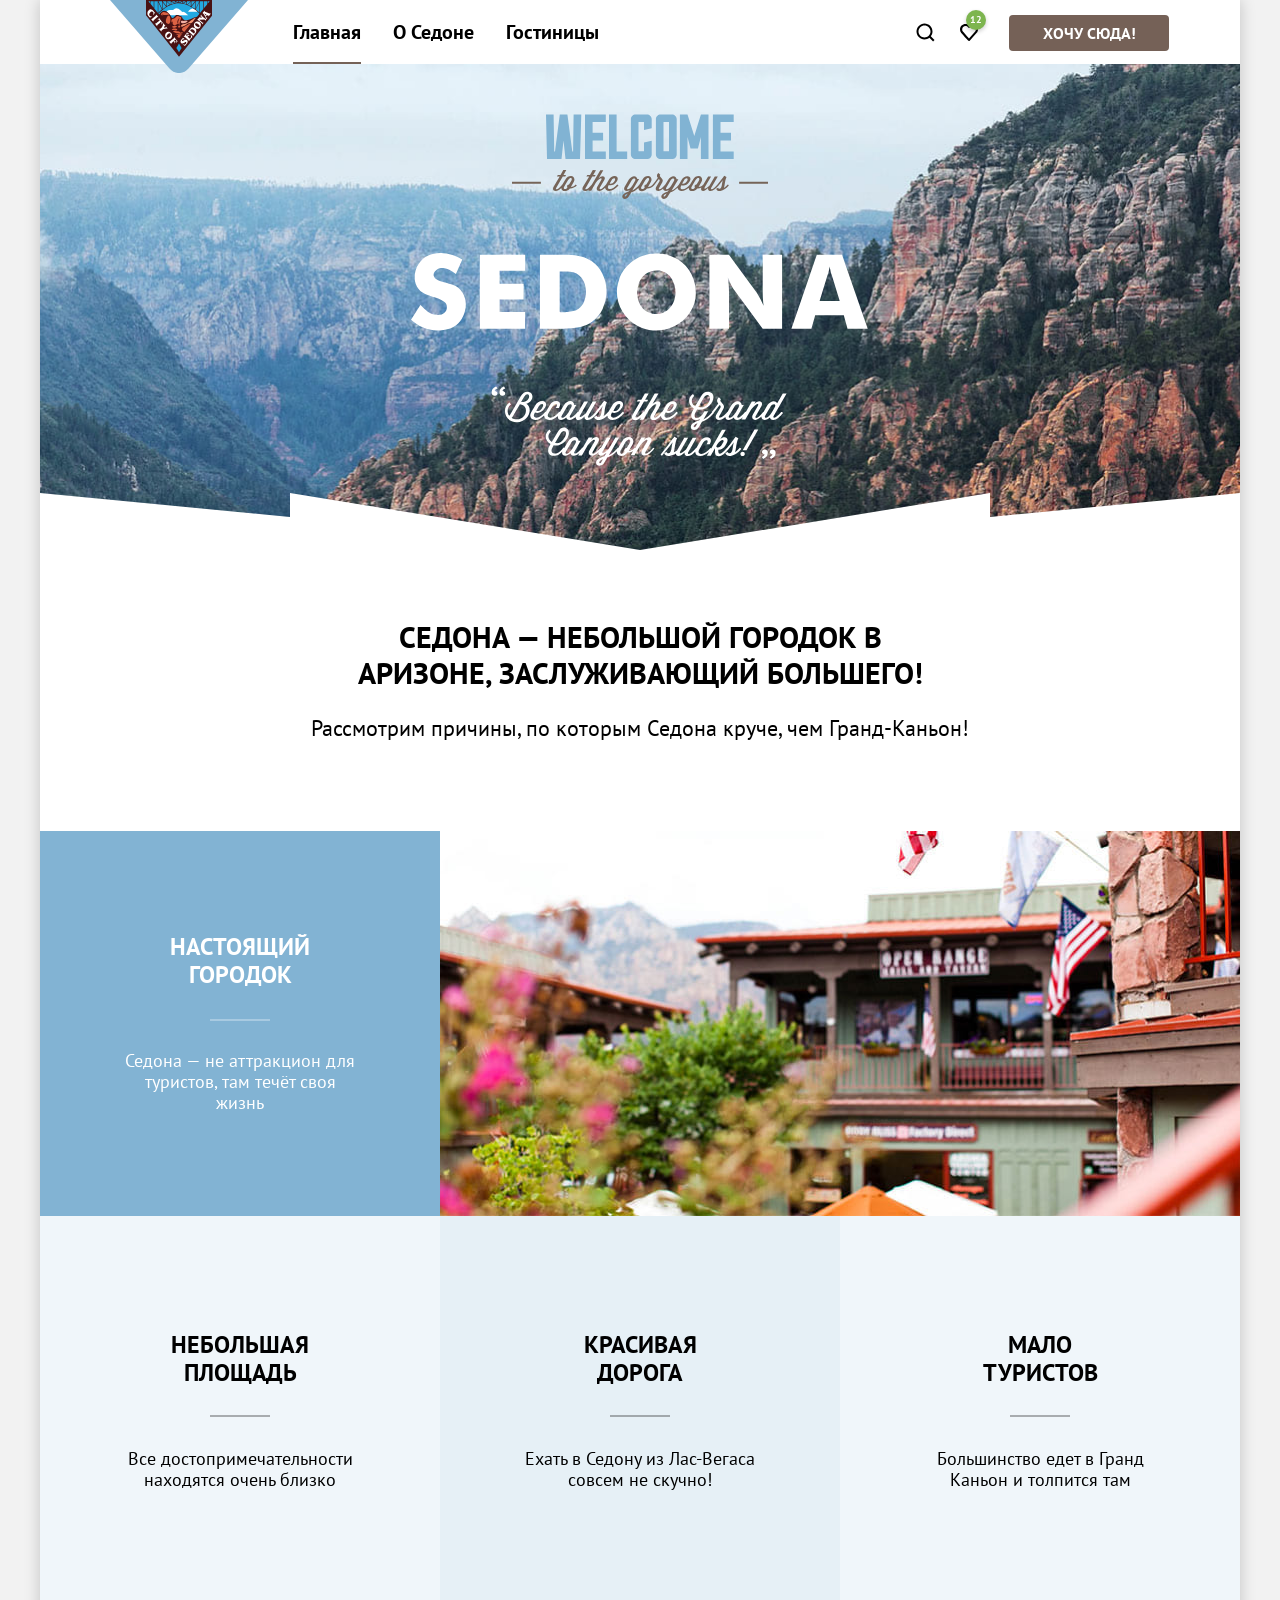
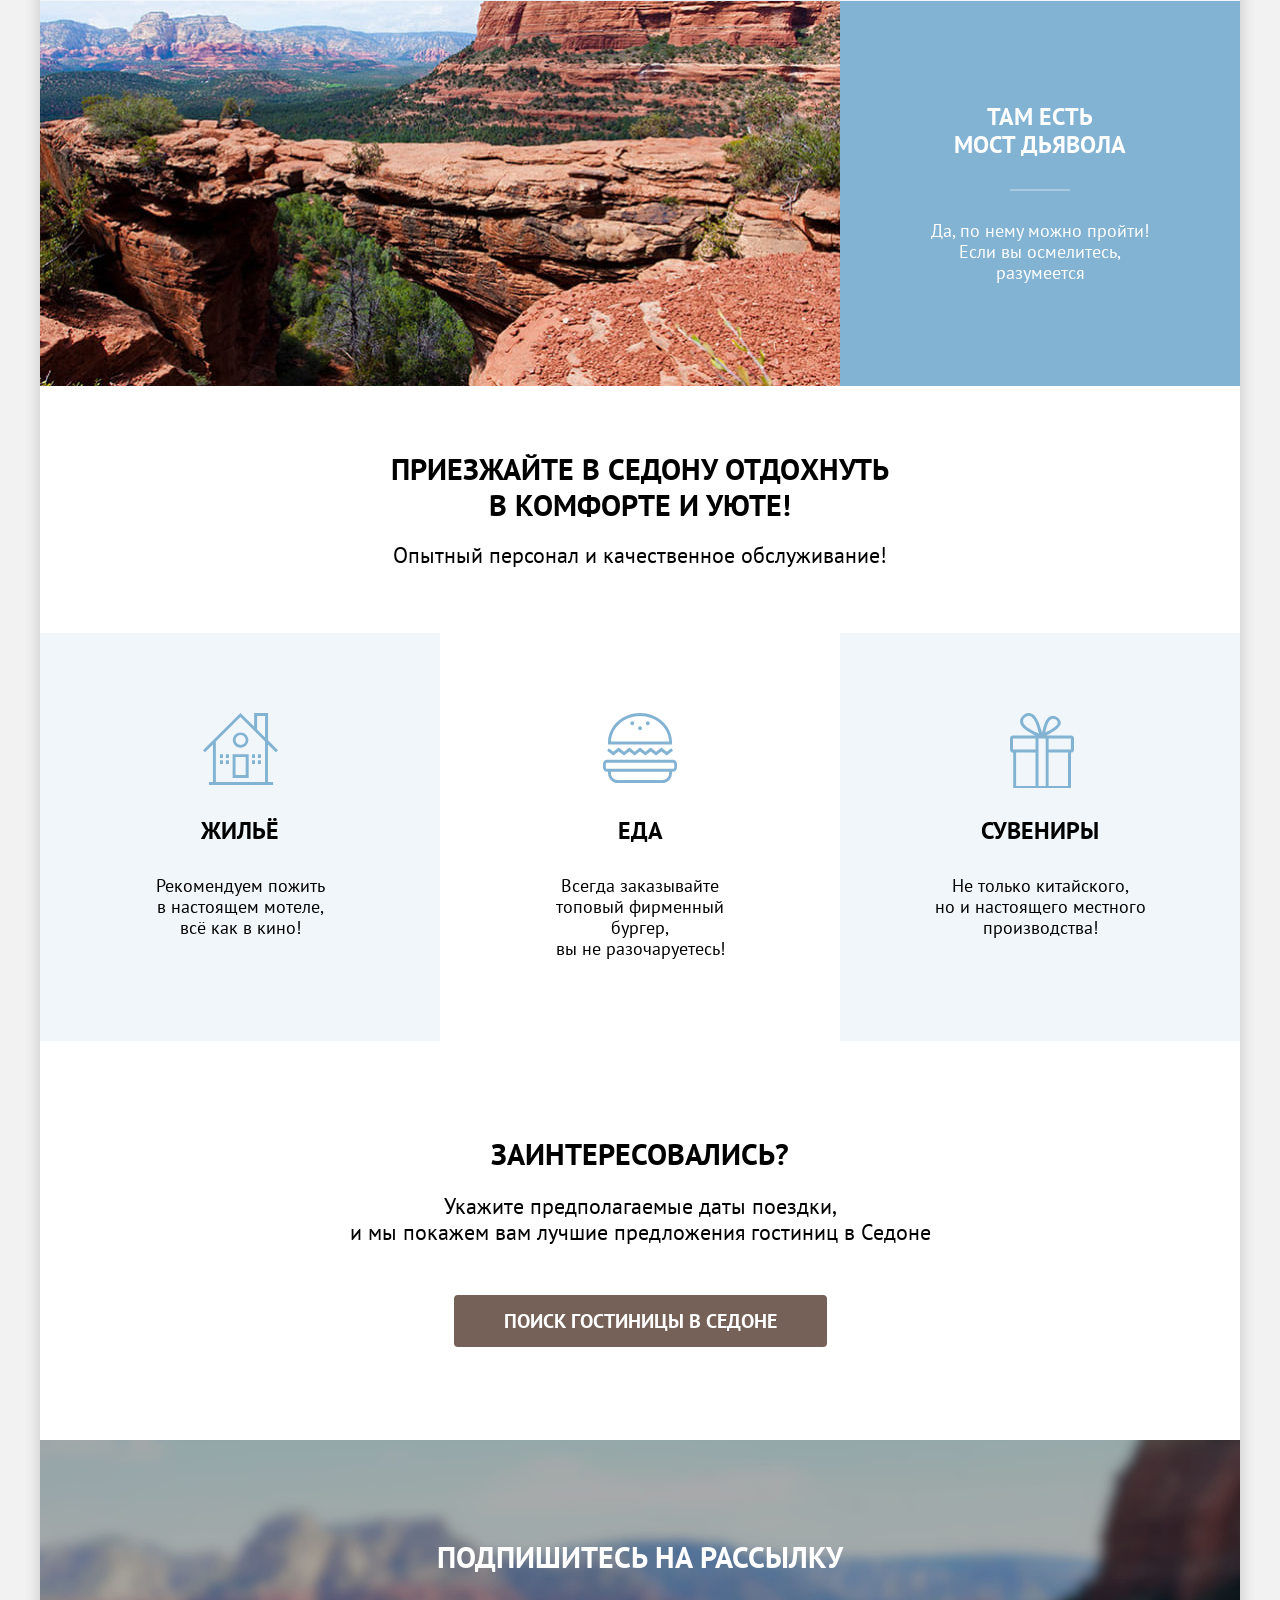
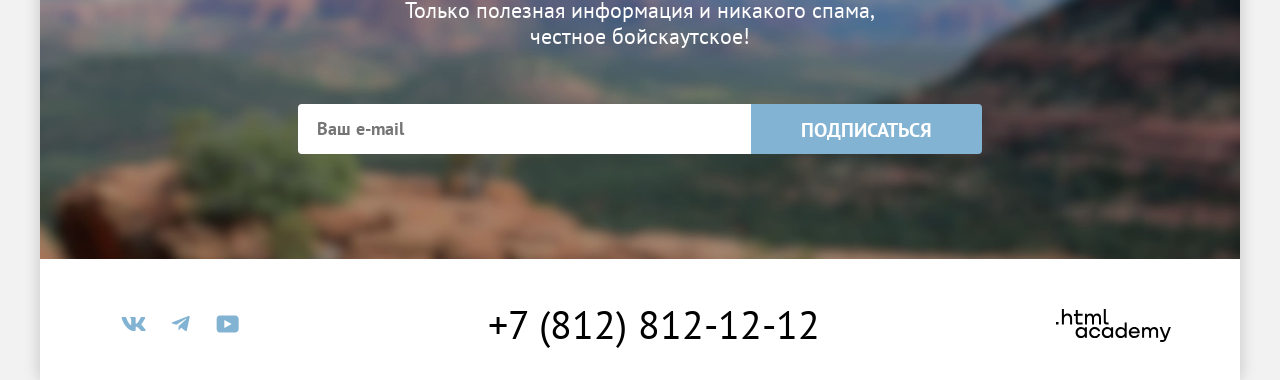
==== commit 443f1a48: "Add files via upload" ====
--- a/index.html
+++ b/index.html
@@ -204,171 +204,169 @@
       </footer>
 
     </div>
-
-  </body>
-  <section class="modal-container modal-container-active">
-    <div class="modal-field">
-      <div class="modal-content">
-        <div class="modal-title-wrap">
-          <h2 class="modal-title title-2">Поиск гостиницы в Седоне</h2>
-          <button type="button" class="modal-closed" id="close-btn" aria-label="Закрыть модальное окно">
-            <span class="visually-hidden">Закрыть модальное окно</span>
-            <svg class="closed-icon" width="20" height="20" viewBox="0 0 20 20" fill="none"
-              xmlns="http://www.w3.org/2000/svg">
-              <path
-                d="M16.8113 4.10362L15.519 2.81131L9.81128 8.519L4.10359 2.81131L2.81128 4.10362L8.51897 9.81131L2.81128 15.519L4.10359 16.8113L9.81128 11.1036L15.519 16.8113L16.8113 15.519L11.1036 9.81131L16.8113 4.10362Z" />
-            </svg>
-          </button>
-        </div>
-
-        <form class="modal-form" action="https://echo.htmlacademy.ru/" method="get">
-          <div class="checkin-date-row">
-            <label class="label-text checkin-date-label">Дата Заезда:</label>
-            <div class="checkin-date-wrapper">
-              <input type="text" class="modal-input modal-input-text checkin-date-input area-input-animation"
-                id="checkinDate" value="27 апреля 2020" placeholder="Выберите дату" aria-label="Дата заезда">
-              <svg class="checkin-date-icon" aria-hidden="true" width="20" height="20" viewBox="0 0 20 20" fill="none"
+    <section class="modal-container">
+      <div class="modal-field">
+        <div class="modal-content">
+          <div class="modal-title-wrap">
+            <h2 class="modal-title title-2">Поиск гостиницы в Седоне</h2>
+            <button type="button" class="modal-closed" id="close-btn" aria-label="Закрыть модальное окно">
+              <span class="visually-hidden">Закрыть модальное окно</span>
+              <svg class="closed-icon" width="20" height="20" viewBox="0 0 20 20" fill="none"
                 xmlns="http://www.w3.org/2000/svg">
-                <g opacity="0.3">
-                  <path
-                    d="M7.75 12C8.05 12 8.25 11.8 8.25 11.5C8.25 11.2 8.05 11 7.75 11C7.45 11 7.25 11.2 7.25 11.5C7.25 11.8 7.45 12 7.75 12Z"
-                    fill="black" />
-                  <path
-                    d="M17 4H15V2H14V4H6V2H5V4H3C2.4 4 2 4.4 2 5V16C2 16.5 2.4 17 3 17H17C17.5 17 18 16.5 18 16V5C18 4.4 17.5 4 17 4ZM17 16H3V9H17V16ZM3 8V5H5V7H6V5H14V7H15V5H17V8H3Z"
-                    fill="black" />
-                  <path
-                    d="M10 12C10.3 12 10.5 11.8 10.5 11.5C10.5 11.2 10.3 11 10 11C9.7 11 9.5 11.2 9.5 11.5C9.5 11.8 9.7 12 10 12Z"
-                    fill="black" />
-                  <path
-                    d="M12.25 12C12.55 12 12.75 11.8 12.75 11.5C12.75 11.2 12.55 11 12.25 11C11.95 11 11.75 11.2 11.75 11.5C11.75 11.8 11.95 12 12.25 12Z"
-                    fill="black" />
-                  <path
-                    d="M7.75 13C7.45 13 7.25 13.2 7.25 13.5C7.25 13.8 7.45 14 7.75 14C8.05 14 8.25 13.8 8.25 13.5C8.25 13.2 8.05 13 7.75 13Z"
-                    fill="black" />
-                  <path d="M5.5 12C5.8 12 6 11.8 6 11.5C6 11.2 5.8 11 5.5 11C5.2 11 5 11.2 5 11.5C5 11.8 5.2 12 5.5 12Z"
-                    fill="black" />
-                  <path d="M5.5 13C5.2 13 5 13.2 5 13.5C5 13.8 5.2 14 5.5 14C5.8 14 6 13.8 6 13.5C6 13.2 5.8 13 5.5 13Z"
-                    fill="black" />
-                  <path
-                    d="M10 13C9.7 13 9.5 13.2 9.5 13.5C9.5 13.8 9.7 14 10 14C10.3 14 10.5 13.8 10.5 13.5C10.5 13.2 10.3 13 10 13Z"
-                    fill="black" />
-                  <path
-                    d="M12.25 13C11.95 13 11.75 13.2 11.75 13.5C11.75 13.8 11.95 14 12.25 14C12.55 14 12.75 13.8 12.75 13.5C12.75 13.2 12.55 13 12.25 13Z"
-                    fill="black" />
-                  <path
-                    d="M14.5 12C14.8 12 15 11.8 15 11.5C15 11.2 14.8 11 14.5 11C14.2 11 14 11.2 14 11.5C14 11.8 14.2 12 14.5 12Z"
-                    fill="black" />
-                  <path
-                    d="M14.5 13C14.2 13 14 13.2 14 13.5C14 13.8 14.2 14 14.5 14C14.8 14 15 13.8 15 13.5C15 13.2 14.8 13 14.5 13Z"
-                    fill="black" />
-                </g>
-              </svg>
-              <div class="checkin-date-error" role="alert">Мы не можем отправить вас в прошлое.</div>
-            </div>
+                <path
+                  d="M16.8113 4.10362L15.519 2.81131L9.81128 8.519L4.10359 2.81131L2.81128 4.10362L8.51897 9.81131L2.81128 15.519L4.10359 16.8113L9.81128 11.1036L15.519 16.8113L16.8113 15.519L11.1036 9.81131L16.8113 4.10362Z" />
+              </svg>
+            </button>
           </div>
 
-          <div class="checkout-date-row">
-            <label class="label-text checkout-date-label">Дата Выезда:</label>
-            <div class="checkout-date-wrapper">
-              <input class="checkout-date-input modal-input modal-input-text area-input-animation" type="text"
-                id="checkoutDate" value="1 сентября 2023" placeholder="Выберите дату" aria-label="Дата выезда">
-              <svg class="checkout-date-icon" aria-hidden="true" width="20" height="20" viewBox="0 0 20 20" fill="none"
-                xmlns="http://www.w3.org/2000/svg">
-                <g opacity="0.3">
-                  <path
-                    d="M7.75 12C8.05 12 8.25 11.8 8.25 11.5C8.25 11.2 8.05 11 7.75 11C7.45 11 7.25 11.2 7.25 11.5C7.25 11.8 7.45 12 7.75 12Z"
-                    fill="black" />
-                  <path
-                    d="M17 4H15V2H14V4H6V2H5V4H3C2.4 4 2 4.4 2 5V16C2 16.5 2.4 17 3 17H17C17.5 17 18 16.5 18 16V5C18 4.4 17.5 4 17 4ZM17 16H3V9H17V16ZM3 8V5H5V7H6V5H14V7H15V5H17V8H3Z"
-                    fill="black" />
-                  <path
-                    d="M10 12C10.3 12 10.5 11.8 10.5 11.5C10.5 11.2 10.3 11 10 11C9.7 11 9.5 11.2 9.5 11.5C9.5 11.8 9.7 12 10 12Z"
-                    fill="black" />
-                  <path
-                    d="M12.25 12C12.55 12 12.75 11.8 12.75 11.5C12.75 11.2 12.55 11 12.25 11C11.95 11 11.75 11.2 11.75 11.5C11.75 11.8 11.95 12 12.25 12Z"
-                    fill="black" />
-                  <path
-                    d="M7.75 13C7.45 13 7.25 13.2 7.25 13.5C7.25 13.8 7.45 14 7.75 14C8.05 14 8.25 13.8 8.25 13.5C8.25 13.2 8.05 13 7.75 13Z"
-                    fill="black" />
-                  <path d="M5.5 12C5.8 12 6 11.8 6 11.5C6 11.2 5.8 11 5.5 11C5.2 11 5 11.2 5 11.5C5 11.8 5.2 12 5.5 12Z"
-                    fill="black" />
-                  <path d="M5.5 13C5.2 13 5 13.2 5 13.5C5 13.8 5.2 14 5.5 14C5.8 14 6 13.8 6 13.5C6 13.2 5.8 13 5.5 13Z"
-                    fill="black" />
-                  <path
-                    d="M10 13C9.7 13 9.5 13.2 9.5 13.5C9.5 13.8 9.7 14 10 14C10.3 14 10.5 13.8 10.5 13.5C10.5 13.2 10.3 13 10 13Z"
-                    fill="black" />
-                  <path
-                    d="M12.25 13C11.95 13 11.75 13.2 11.75 13.5C11.75 13.8 11.95 14 12.25 14C12.55 14 12.75 13.8 12.75 13.5C12.75 13.2 12.55 13 12.25 13Z"
-                    fill="black" />
-                  <path
-                    d="M14.5 12C14.8 12 15 11.8 15 11.5C15 11.2 14.8 11 14.5 11C14.2 11 14 11.2 14 11.5C14 11.8 14.2 12 14.5 12Z"
-                    fill="black" />
-                  <path
-                    d="M14.5 13C14.2 13 14 13.2 14 13.5C14 13.8 14.2 14 14.5 14C14.8 14 15 13.8 15 13.5C15 13.2 14.8 13 14.5 13Z"
-                    fill="black" />
-                </g>
-              </svg>
-              <div class="checkout-date-status" role="status">На эти даты есть свободные номера. Пока есть.</div>
-            </div>
-          </div>
-          <div class="select-people-wrap">
-            <div class="adults-quantity-row">
-              <label class="label-text adults-quantity-label">Взрослые:</label>
-              <div class="adults-quantity-controls">
-                <button class="adults-quantity-button adults-quantity-button-minus" type="button"
-                  aria-label="Уменьшить количество взрослых">
-                  <svg class="icon-quantity-button-minus" width="14" height="2" viewBox="0 0 14 2"
-                    xmlns="http://www.w3.org/2000/svg">
-                    <path d="M0 0L0 2L14 2V0L0 0Z" />
-                  </svg>
-
-                </button>
-                <input class="adults-quantity-input number-input-text input-number-animate" type="text" value="2"
-                  aria-label="Количество взрослых">
-                <button type="button" class="adults-quantity-button adults-quantity-button-plus"
-                  aria-label="Увеличить количество взрослых">
-                  <svg width="14" height="14" viewBox="0 0 14 14" fill="none" xmlns="http://www.w3.org/2000/svg">
-                    <path d="M14 6H8V0H6V6H0V8H6V14H8V8H14V6Z" fill-opacity="0.3" />
-                  </svg>
-                </button>
+          <form class="modal-form" action="https://echo.htmlacademy.ru/" method="get">
+            <div class="checkin-date-row">
+              <label class="label-text checkin-date-label">Дата Заезда:</label>
+              <div class="checkin-date-wrapper">
+                <input type="text" class="modal-input modal-input-text checkin-date-input area-input-animation"
+                  id="checkinDate" value="27 апреля 2020" placeholder="Выберите дату" aria-label="Дата заезда">
+                <svg class="checkin-date-icon" aria-hidden="true" width="20" height="20" viewBox="0 0 20 20" fill="none"
+                  xmlns="http://www.w3.org/2000/svg">
+                  <g opacity="0.3">
+                    <path
+                      d="M7.75 12C8.05 12 8.25 11.8 8.25 11.5C8.25 11.2 8.05 11 7.75 11C7.45 11 7.25 11.2 7.25 11.5C7.25 11.8 7.45 12 7.75 12Z"
+                      fill="black" />
+                    <path
+                      d="M17 4H15V2H14V4H6V2H5V4H3C2.4 4 2 4.4 2 5V16C2 16.5 2.4 17 3 17H17C17.5 17 18 16.5 18 16V5C18 4.4 17.5 4 17 4ZM17 16H3V9H17V16ZM3 8V5H5V7H6V5H14V7H15V5H17V8H3Z"
+                      fill="black" />
+                    <path
+                      d="M10 12C10.3 12 10.5 11.8 10.5 11.5C10.5 11.2 10.3 11 10 11C9.7 11 9.5 11.2 9.5 11.5C9.5 11.8 9.7 12 10 12Z"
+                      fill="black" />
+                    <path
+                      d="M12.25 12C12.55 12 12.75 11.8 12.75 11.5C12.75 11.2 12.55 11 12.25 11C11.95 11 11.75 11.2 11.75 11.5C11.75 11.8 11.95 12 12.25 12Z"
+                      fill="black" />
+                    <path
+                      d="M7.75 13C7.45 13 7.25 13.2 7.25 13.5C7.25 13.8 7.45 14 7.75 14C8.05 14 8.25 13.8 8.25 13.5C8.25 13.2 8.05 13 7.75 13Z"
+                      fill="black" />
+                    <path
+                      d="M5.5 12C5.8 12 6 11.8 6 11.5C6 11.2 5.8 11 5.5 11C5.2 11 5 11.2 5 11.5C5 11.8 5.2 12 5.5 12Z"
+                      fill="black" />
+                    <path
+                      d="M5.5 13C5.2 13 5 13.2 5 13.5C5 13.8 5.2 14 5.5 14C5.8 14 6 13.8 6 13.5C6 13.2 5.8 13 5.5 13Z"
+                      fill="black" />
+                    <path
+                      d="M10 13C9.7 13 9.5 13.2 9.5 13.5C9.5 13.8 9.7 14 10 14C10.3 14 10.5 13.8 10.5 13.5C10.5 13.2 10.3 13 10 13Z"
+                      fill="black" />
+                    <path
+                      d="M12.25 13C11.95 13 11.75 13.2 11.75 13.5C11.75 13.8 11.95 14 12.25 14C12.55 14 12.75 13.8 12.75 13.5C12.75 13.2 12.55 13 12.25 13Z"
+                      fill="black" />
+                    <path
+                      d="M14.5 12C14.8 12 15 11.8 15 11.5C15 11.2 14.8 11 14.5 11C14.2 11 14 11.2 14 11.5C14 11.8 14.2 12 14.5 12Z"
+                      fill="black" />
+                    <path
+                      d="M14.5 13C14.2 13 14 13.2 14 13.5C14 13.8 14.2 14 14.5 14C14.8 14 15 13.8 15 13.5C15 13.2 14.8 13 14.5 13Z"
+                      fill="black" />
+                  </g>
+                </svg>
+                <p class="checkin-date-error" role="alert">Мы не можем отправить вас в прошлое.</p>
               </div>
             </div>
 
-            <div class="children-quantity-row">
-              <label class="label-text children-quantity-label">Дети:</label>
-              <div class="tooltip-wrapper">
-                <span class="tooltip-icon" aria-label="Информация">i</span>
-                <span class="tooltip-content" role="tooltip">
-                  Укажите количество детей, которые будут с вами, возраст которых от 6 до 18 лет. Дети до 6 лет
-                  размещаются бесплатно.
-                </span>
-              </div>
-              <div class="children-quantity-controls">
-                <button type="button" class="children-quantity-button children-quantity-button-minus"
-                  aria-label="Уменьшить количество детей">
-                  <svg width="14" height="2" viewBox="0 0 14 2" fill="none" xmlns="http://www.w3.org/2000/svg">
-                    <path d="M0 0L0 2L14 2V0L0 0Z" fill-opacity="0.3" />
-                  </svg>
-                </button>
-                <input type="text" class="children-quantity-input number-input-text input-number-animate" value="2"
-                  aria-label="Количество детей">
-                <button type="button" class="children-quantity-button children-quantity-button-plus"
-                  aria-label="Увеличить количество детей">
-                  <svg width="14" height="14" viewBox="0 0 14 14" fill="none" xmlns="http://www.w3.org/2000/svg">
-                    <path d="M14 6H8V0H6V6H0V8H6V14H8V8H14V6Z" fill="#756157" fill-opacity="0.3" />
-                  </svg>
-
-                </button>
+            <div class="checkout-date-row">
+              <label class="label-text checkout-date-label">Дата Выезда:</label>
+              <div class="checkout-date-wrapper">
+                <input class="checkout-date-input modal-input modal-input-text area-input-animation" type="text"
+                  id="checkoutDate" value="1 сентября 2023" placeholder="Выберите дату" aria-label="Дата выезда">
+                <svg class="checkout-date-icon" aria-hidden="true" width="20" height="20" viewBox="0 0 20 20"
+                  fill="none" xmlns="http://www.w3.org/2000/svg">
+                  <g opacity="0.3">
+                    <path
+                      d="M7.75 12C8.05 12 8.25 11.8 8.25 11.5C8.25 11.2 8.05 11 7.75 11C7.45 11 7.25 11.2 7.25 11.5C7.25 11.8 7.45 12 7.75 12Z"
+                      fill="black" />
+                    <path
+                      d="M17 4H15V2H14V4H6V2H5V4H3C2.4 4 2 4.4 2 5V16C2 16.5 2.4 17 3 17H17C17.5 17 18 16.5 18 16V5C18 4.4 17.5 4 17 4ZM17 16H3V9H17V16ZM3 8V5H5V7H6V5H14V7H15V5H17V8H3Z"
+                      fill="black" />
+                    <path
+                      d="M10 12C10.3 12 10.5 11.8 10.5 11.5C10.5 11.2 10.3 11 10 11C9.7 11 9.5 11.2 9.5 11.5C9.5 11.8 9.7 12 10 12Z"
+                      fill="black" />
+                    <path
+                      d="M12.25 12C12.55 12 12.75 11.8 12.75 11.5C12.75 11.2 12.55 11 12.25 11C11.95 11 11.75 11.2 11.75 11.5C11.75 11.8 11.95 12 12.25 12Z"
+                      fill="black" />
+                    <path
+                      d="M7.75 13C7.45 13 7.25 13.2 7.25 13.5C7.25 13.8 7.45 14 7.75 14C8.05 14 8.25 13.8 8.25 13.5C8.25 13.2 8.05 13 7.75 13Z"
+                      fill="black" />
+                    <path
+                      d="M5.5 12C5.8 12 6 11.8 6 11.5C6 11.2 5.8 11 5.5 11C5.2 11 5 11.2 5 11.5C5 11.8 5.2 12 5.5 12Z"
+                      fill="black" />
+                    <path
+                      d="M5.5 13C5.2 13 5 13.2 5 13.5C5 13.8 5.2 14 5.5 14C5.8 14 6 13.8 6 13.5C6 13.2 5.8 13 5.5 13Z"
+                      fill="black" />
+                    <path
+                      d="M10 13C9.7 13 9.5 13.2 9.5 13.5C9.5 13.8 9.7 14 10 14C10.3 14 10.5 13.8 10.5 13.5C10.5 13.2 10.3 13 10 13Z"
+                      fill="black" />
+                    <path
+                      d="M12.25 13C11.95 13 11.75 13.2 11.75 13.5C11.75 13.8 11.95 14 12.25 14C12.55 14 12.75 13.8 12.75 13.5C12.75 13.2 12.55 13 12.25 13Z"
+                      fill="black" />
+                    <path
+                      d="M14.5 12C14.8 12 15 11.8 15 11.5C15 11.2 14.8 11 14.5 11C14.2 11 14 11.2 14 11.5C14 11.8 14.2 12 14.5 12Z"
+                      fill="black" />
+                    <path
+                      d="M14.5 13C14.2 13 14 13.2 14 13.5C14 13.8 14.2 14 14.5 14C14.8 14 15 13.8 15 13.5C15 13.2 14.8 13 14.5 13Z"
+                      fill="black" />
+                  </g>
+                </svg>
+                <p class="checkout-date-status" role="status">На эти даты есть свободные номера. Пока есть.</p>
               </div>
             </div>
-          </div>
-
-          <button class="modal-button button button-second button-big" type="submit">Найти</button>
-
-        </form>
+            <div class="select-people-wrap">
+              <div class="adults-quantity-row">
+                <label class="label-text adults-quantity-label">Взрослые:</label>
+                <div class="adults-quantity-controls">
+                  <button class="adults-quantity-button adults-quantity-button-minus" type="button"
+                    aria-label="Уменьшить количество взрослых">
+                    <svg class="icon-quantity-button-minus" width="14" height="2" viewBox="0 0 14 2"
+                      xmlns="http://www.w3.org/2000/svg">
+                      <path d="M0 0L0 2L14 2V0L0 0Z" />
+                    </svg>
+
+                  </button>
+                  <input class="adults-quantity-input number-input-text input-number-animate" type="text" value="2"
+                    aria-label="Количество взрослых">
+                  <button type="button" class="adults-quantity-button adults-quantity-button-plus"
+                    aria-label="Увеличить количество взрослых">
+                    <svg width="14" height="14" viewBox="0 0 14 14" fill="none" xmlns="http://www.w3.org/2000/svg">
+                      <path d="M14 6H8V0H6V6H0V8H6V14H8V8H14V6Z" fill-opacity="0.3" />
+                    </svg>
+                  </button>
+                </div>
+              </div>
+
+              <div class="children-quantity-row">
+                <label class="label-text children-quantity-label">Дети:</label>
+                <div class="tooltip-wrapper">
+                  <button class="tooltip-icon" aria-label="Информация" type="button">i</button>
+                  <p class="tooltip-content" role="tooltip">Укажите количество детей, которые будут с вами, возраст
+                    которых от 6 до 18 лет. Дети до 6 лет
+                    размещаются бесплатно.</p>
+                </div>
+                <div class="children-quantity-controls">
+                  <button type="button" class="children-quantity-button children-quantity-button-minus"
+                    aria-label="Уменьшить количество детей">
+                    <svg width="14" height="2" viewBox="0 0 14 2" fill="none" xmlns="http://www.w3.org/2000/svg">
+                      <path d="M0 0L0 2L14 2V0L0 0Z" fill-opacity="0.3" />
+                    </svg>
+                  </button>
+                  <input type="text" class="children-quantity-input number-input-text input-number-animate" value="2"
+                    aria-label="Количество детей">
+                  <button type="button" class="children-quantity-button children-quantity-button-plus"
+                    aria-label="Увеличить количество детей">
+                    <svg width="14" height="14" viewBox="0 0 14 14" fill="none" xmlns="http://www.w3.org/2000/svg">
+                      <path d="M14 6H8V0H6V6H0V8H6V14H8V8H14V6Z" fill="#756157" fill-opacity="0.3" />
+                    </svg>
+                  </button>
+                </div>
+              </div>
+            </div>
+            <button class="modal-button button button-second button-big" type="submit">Найти</button>
+          </form>
+        </div>
       </div>
-    </div>
-    </div>
-  </section>
+    </section>
+  </body>
 
 </html>
--- a/styles/styles.css
+++ b/styles/styles.css
@@ -421,6 +421,10 @@
 }
 
 .button-second:focus {
+  background-color: #68A2CA;
+}
+
+.button-second:focus-visible {
   background-color: #68A2CA;
 }
 
@@ -1951,6 +1955,7 @@
   line-height: 1;
   position: absolute;
   right: 4px;
+  border: none;
 }
 
 /* Стили для всплывающей подсказки */
